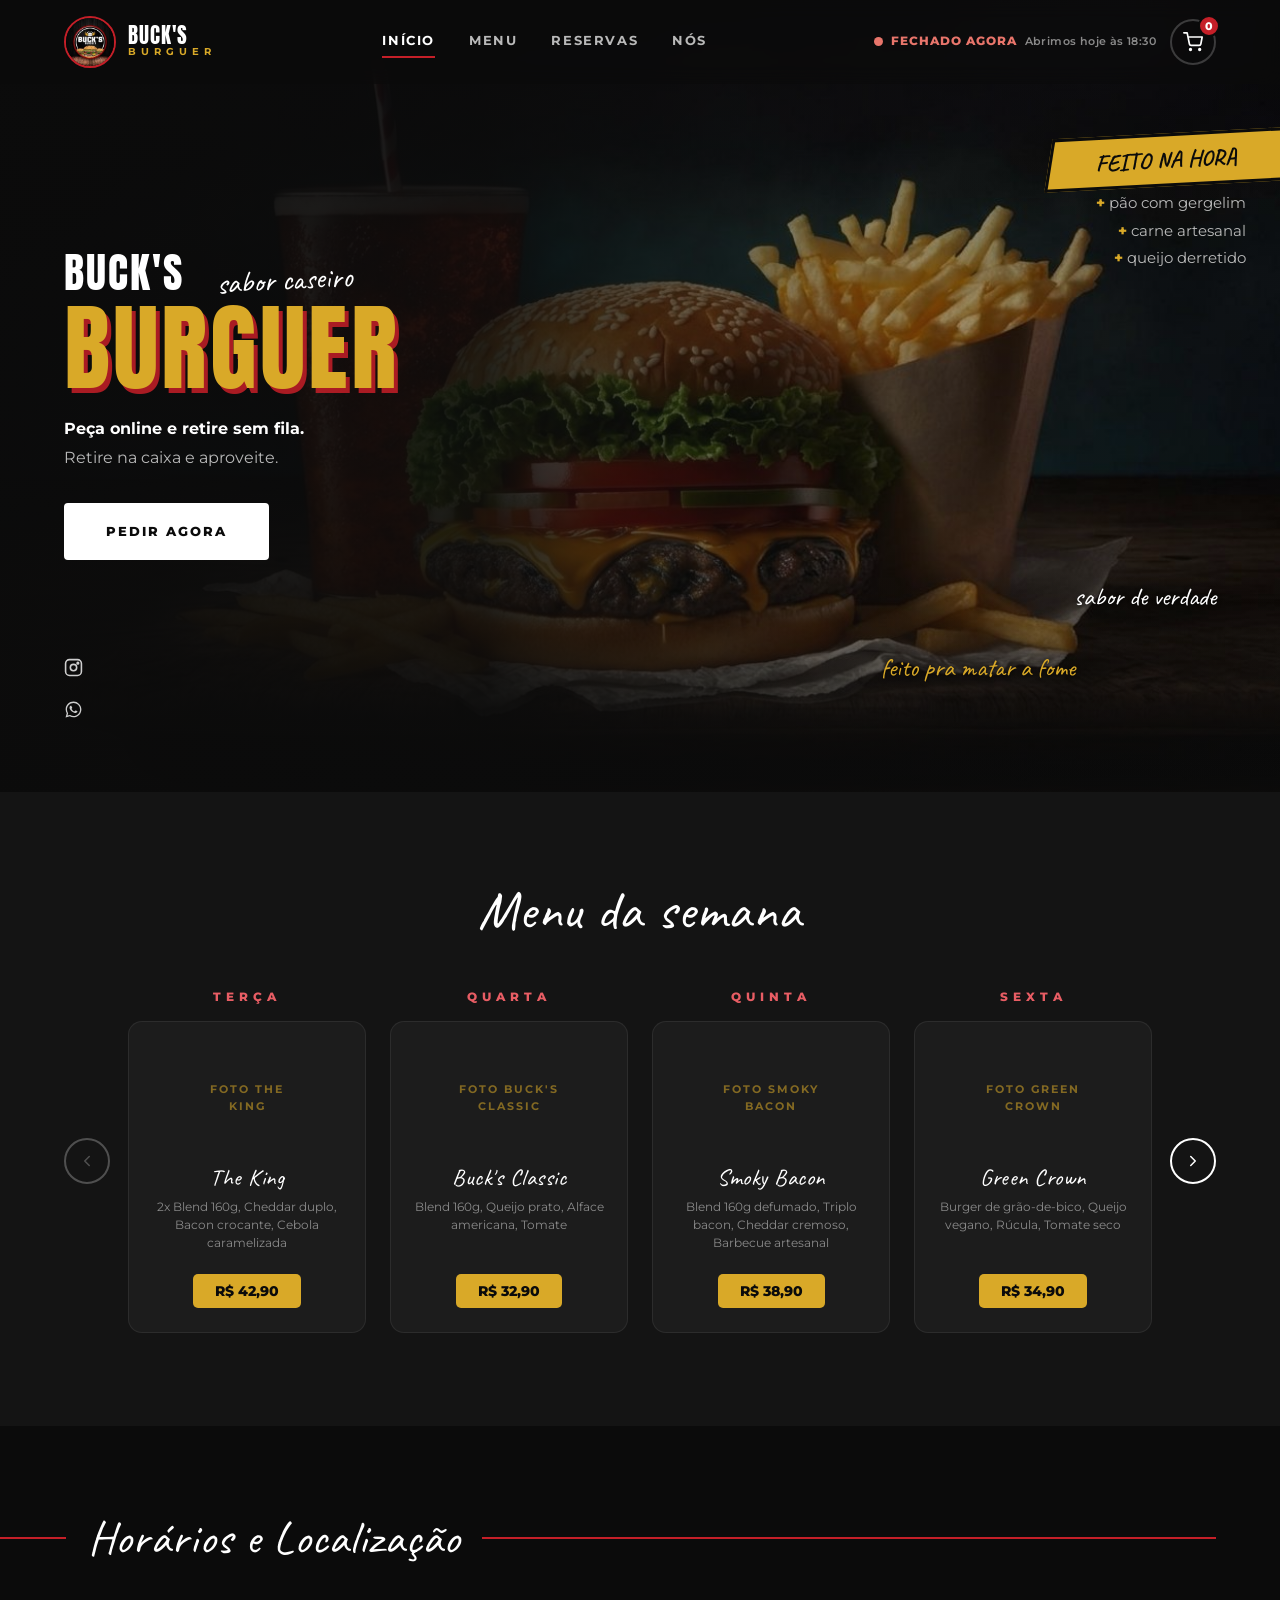
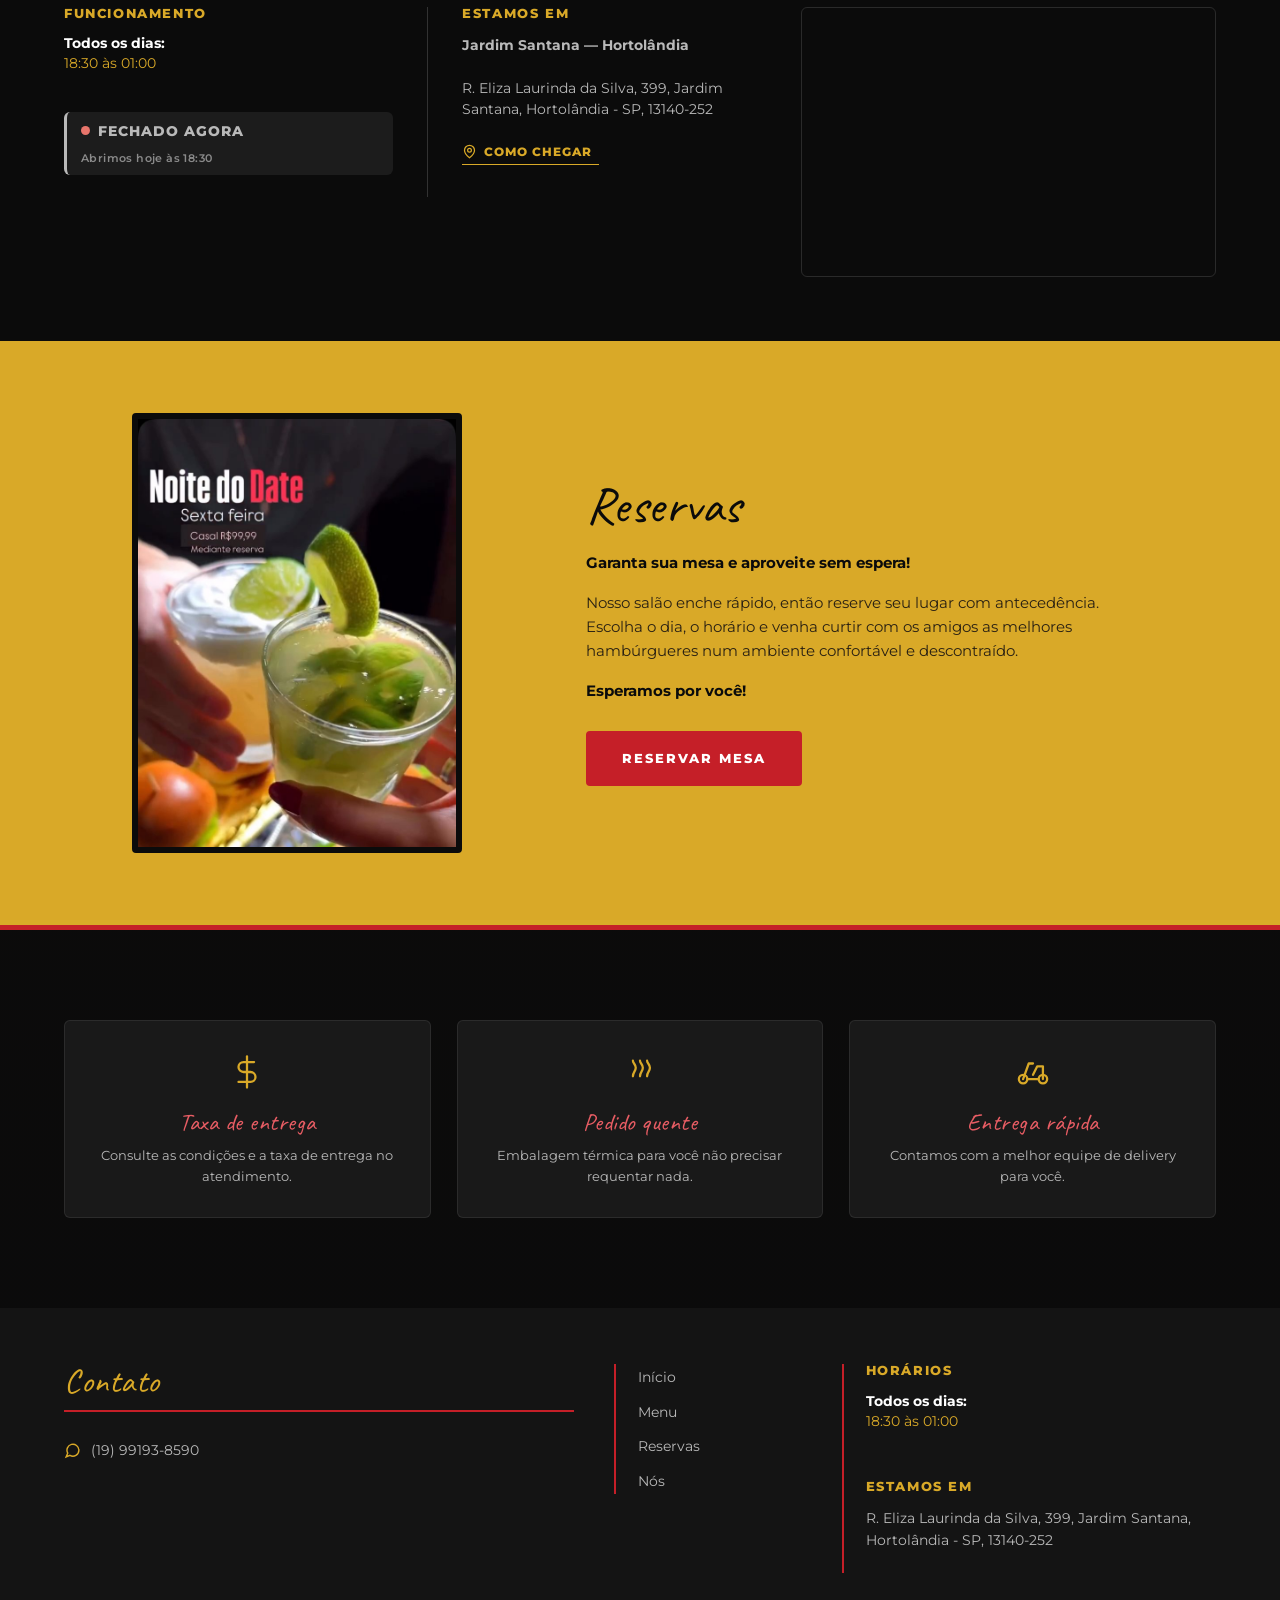
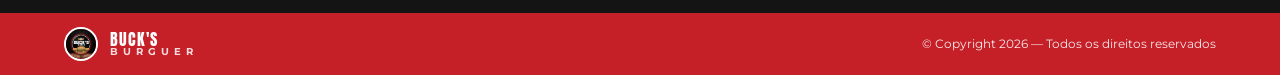
==== public/index.html @ 2bfcd89e "Move o site para public/ — pasta publicada sem .git A tentativa anterior, com .assetsignore filtrand" ====
<!DOCTYPE html>
<html lang="pt-BR">
<head>
<meta charset="UTF-8">
<meta name="viewport" content="width=device-width, initial-scale=1">

<title>Buck's Burguer — Hamburgueria artesanal</title>
<meta name="description" content="Hamburgueria artesanal Buck's Burguer. Blend próprio, pão brioche e ingredientes selecionados. Peça pelo site e receba em casa ou retire no balcão.">

<!-- ================= COMPARTILHAMENTO =================
     Open Graph e Twitter Card.

     PENDENTE — preencher em js/config.js e depois refletir aqui:
       1) BUSINESS_CONFIG.siteUrl    -> habilita <link rel="canonical">
                                        e <meta property="og:url">
       2) BUSINESS_CONFIG.socialImage -> habilita <meta property="og:image">
                                        (1200x630 px)

     As linhas abaixo estão comentadas de propósito: apontar para um
     domínio ou imagem que não existe quebra o preview no WhatsApp.
     Troque SEU-DOMINIO pelo domínio real e descomente.

     <link rel="canonical" href="https://SEU-DOMINIO/{pagina}">
     <meta property="og:url" content="https://SEU-DOMINIO/{pagina}">
     <meta property="og:image" content="https://SEU-DOMINIO/assets/images/og-capa.jpg">
     <meta property="og:image:width" content="1200">
     <meta property="og:image:height" content="630">
     <meta name="twitter:image" content="https://SEU-DOMINIO/assets/images/og-capa.jpg">
     ==================================================== -->
<meta property="og:site_name" content="Buck's Burguer">
<meta property="og:locale" content="pt_BR">
<meta property="og:type" content="website">
<meta property="og:title" content="Buck's Burguer — Hamburgueria artesanal">
<meta property="og:description" content="Hamburgueria artesanal Buck's Burguer. Blend próprio, pão brioche e ingredientes selecionados. Peça pelo site e receba em casa ou retire no balcão.">
<meta name="twitter:card" content="summary_large_image">
<meta name="twitter:title" content="Buck's Burguer — Hamburgueria artesanal">
<meta name="twitter:description" content="Hamburgueria artesanal Buck's Burguer. Blend próprio, pão brioche e ingredientes selecionados. Peça pelo site e receba em casa ou retire no balcão.">
<meta name="theme-color" content="#0B0B0B">

<link rel="icon" href="assets/images/logo.jpg">

<!-- Fontes: preconnect + link no head carrega antes do CSS terminar -->
<link rel="preconnect" href="https://fonts.googleapis.com">
<link rel="preconnect" href="https://fonts.gstatic.com" crossorigin>
<link rel="stylesheet" href="https://fonts.googleapis.com/css2?family=Anton&family=Caveat:wght@500;700&family=Montserrat:wght@400;500;600;700;800&display=swap">

<link rel="stylesheet" href="css/global.css?v=7">
<link rel="stylesheet" href="css/components.css?v=7">
<link rel="stylesheet" href="css/responsive.css?v=7">
</head>
<body>

<a class="pular-para-conteudo" href="#conteudo">Pular para o conteúdo</a>

<!-- ============ HEADER ============ -->
<header class="header">
  <div class="container header__inner">
    <a class="logo" href="index.html">
      <img class="logo__marca" src="assets/images/logo.jpg" alt="Buck's Burguer" width="52" height="52" decoding="async">
      <span class="logo__texto">
        <span class="logo__nome">BUCK'S</span>
        <span class="logo__sub">Burguer</span>
      </span>
    </a>

    <nav class="nav" id="nav" aria-label="Menu principal">
      <a class="nav__link" href="index.html">Início</a>
      <a class="nav__link" href="cardapio.html">Menu</a>
      <a class="nav__link" href="index.html#reservas">Reservas</a>
      <a class="nav__link" href="contato.html">Nós</a>
    </nav>

    <div class="header__acoes">
      <p class="status-loja" data-status-loja></p>

      <button class="carrinho-btn" id="carrinhoAbrir" type="button" aria-label="Abrir carrinho">
        <svg width="20" height="20" viewBox="0 0 24 24" fill="none" stroke="currentColor" stroke-width="2" stroke-linecap="round" stroke-linejoin="round" aria-hidden="true"><circle cx="9" cy="21" r="1"/><circle cx="20" cy="21" r="1"/><path d="M1 1h4l2.7 13.4a2 2 0 0 0 2 1.6h9.7a2 2 0 0 0 2-1.6L23 6H6"/></svg>
        <span class="carrinho-btn__contador" id="carrinhoContador" hidden>0</span>
      </button>

      <button class="menu-toggle" type="button" aria-label="Abrir menu" aria-expanded="false" aria-controls="nav">
        <span></span><span></span><span></span>
      </button>
    </div>
  </div>
</header>

<main id="conteudo">

<!-- ============ HERO ============ -->
<section class="hero-v2">
  <!-- Banner do hero. alt vazio porque é imagem decorativa: o texto ao
       lado já diz tudo, e um alt aqui só repetiria a leitura.
       fetchpriority="high" porque é o maior elemento da primeira tela. -->
  <img class="hero-v2__foto"
       src="assets/images/hero-banner.jpg"
       alt="" width="1376" height="768"
       fetchpriority="high" decoding="async">
  <div class="hero-v2__veu" aria-hidden="true"></div>

  <p class="fita"><span>FEITO NA HORA</span></p>
  <div class="fita__lista">
    <span>pão com gergelim</span>
    <span>carne artesanal</span>
    <span>queijo derretido</span>
  </div>

  <span class="hero-v2__nota hero-v2__nota--1">sabor de verdade</span>
  <span class="hero-v2__nota hero-v2__nota--2">feito pra matar a fome</span>

  <div class="social-rail">
    <a href="#" data-social="instagram" aria-label="Instagram da Buck's Burguer"><svg width="19" height="19" viewBox="0 0 24 24" fill="none" stroke="currentColor" stroke-width="2" aria-hidden="true"><rect x="2" y="2" width="20" height="20" rx="5"/><circle cx="12" cy="12" r="4"/><circle cx="17.5" cy="6.5" r="1"/></svg></a>
    <a href="#" data-social="whatsapp" aria-label="WhatsApp da Buck's Burguer"><svg width="19" height="19" viewBox="0 0 24 24" fill="currentColor" aria-hidden="true"><path d="M12.04 2C6.58 2 2.13 6.45 2.13 11.91c0 1.75.46 3.45 1.32 4.95L2 22l5.25-1.38a9.9 9.9 0 0 0 4.79 1.22h.01c5.46 0 9.91-4.45 9.91-9.91 0-2.65-1.03-5.14-2.9-7.01A9.82 9.82 0 0 0 12.04 2zm0 18.15h-.01a8.2 8.2 0 0 1-4.19-1.15l-.3-.18-3.12.82.83-3.04-.2-.31a8.2 8.2 0 0 1-1.26-4.38c0-4.54 3.7-8.23 8.25-8.23a8.2 8.2 0 0 1 5.82 2.42 8.17 8.17 0 0 1 2.41 5.82c0 4.54-3.7 8.23-8.23 8.23zm4.52-6.16c-.25-.12-1.47-.72-1.69-.81-.23-.08-.39-.12-.56.13-.16.24-.64.8-.78.97-.15.16-.29.18-.53.06-.25-.12-1.05-.39-1.99-1.23-.74-.66-1.23-1.47-1.38-1.72-.14-.25-.01-.38.11-.5.11-.11.25-.29.37-.43.12-.15.16-.25.25-.41.08-.17.04-.31-.02-.43-.06-.12-.56-1.34-.76-1.84-.2-.48-.4-.42-.56-.43h-.48c-.16 0-.43.06-.65.31-.22.25-.85.84-.85 2.03 0 1.2.87 2.35.99 2.51.12.16 1.71 2.61 4.15 3.66.58.25 1.03.4 1.38.51.58.19 1.11.16 1.53.1.47-.07 1.44-.59 1.64-1.16.2-.57.2-1.05.14-1.16-.06-.1-.22-.16-.47-.28z"/></svg></a>
  </div>

  <div class="container">
    <div class="hero-v2__inner">
      <div>
        <h1 class="hero-v2__h1">
          <span class="hero-v2__marca">BUCK'S <span class="hero-v2__script">sabor caseiro</span></span>
          <span class="hero-v2__titulo">BURGUER</span>
        </h1>
        <p class="hero-v2__linhas">
          <strong>Peça online e retire sem fila.</strong><br>
          Retire na caixa e aproveite.
        </p>
        <a class="btn btn--claro" href="cardapio.html">Pedir agora</a>
      </div>

    </div>
  </div>
</section>

<!-- ============ MENU DA SEMANA ============ -->
<section class="semana" aria-labelledby="tituloSemana">
  <div class="container">
    <h2 class="semana__titulo" id="tituloSemana">Menu da semana</h2>

    <div class="carrossel">
      <button class="carrossel__seta" type="button" data-carrossel="anterior" aria-label="Ver itens anteriores">
        <svg width="18" height="18" viewBox="0 0 24 24" fill="none" stroke="currentColor" stroke-width="2" stroke-linecap="round" stroke-linejoin="round" aria-hidden="true"><path d="m15 18-6-6 6-6"/></svg>
      </button>

      <div class="carrossel__trilho" id="trilhoSemana"></div>

      <button class="carrossel__seta" type="button" data-carrossel="proximo" aria-label="Ver próximos itens">
        <svg width="18" height="18" viewBox="0 0 24 24" fill="none" stroke="currentColor" stroke-width="2" stroke-linecap="round" stroke-linejoin="round" aria-hidden="true"><path d="m9 18 6-6-6-6"/></svg>
      </button>
    </div>
  </div>
</section>

<!-- ============ HORÁRIOS E LOCALIZAÇÃO ============ -->
<section class="horarios-sec" aria-labelledby="tituloHorarios">
  <div class="container">
    <div class="titulo-risco revelar">
      <h2 id="tituloHorarios">Horários e Localização</h2>
    </div>

    <div class="horarios-grade revelar">
      <div class="horarios-cols">
        <div class="bloco-info">
          <h3>Funcionamento</h3>
          <!-- Preenchido por js/main.js a partir de BUSINESS_CONFIG.businessHours -->
          <div data-horarios></div>
          <p class="status-loja status-loja--bloco" data-status-loja></p>
        </div>

        <div class="bloco-info bloco-info--divisor" data-some-sem-endereco>
          <h3>Estamos em</h3>
          <p class="endereco-bairro" data-endereco-bairro></p>
          <p class="endereco-linha" data-endereco></p>
          <a class="endereco-rota" data-mapa-link target="_blank" rel="noopener">
            <svg width="15" height="15" viewBox="0 0 24 24" fill="none" stroke="currentColor" stroke-width="2" stroke-linecap="round" stroke-linejoin="round" aria-hidden="true"><path d="M20 10c0 6-8 12-8 12s-8-6-8-12a8 8 0 0 1 16 0z"/><circle cx="12" cy="10" r="3"/></svg>
            Como chegar<span class="sr-only"> (abre em nova aba)</span>
          </a>
        </div>
      </div>

      <!-- Começa oculto: só aparece quando o JS confirma que há URL
           válida. Sem isso, um JS que falhe deixaria uma moldura vazia. -->
      <figure class="mapa-card" data-some-sem-endereco hidden>
        <!-- O src é montado por js/main.js a partir do endereço da config,
             para não existir endereço escrito em dois lugares. -->
        <iframe data-mapa-embed title="Mapa da Buck's Burguer"
                loading="lazy" referrerpolicy="no-referrer-when-downgrade"></iframe>
      </figure>
    </div>
  </div>
</section>

<!-- ============ RESERVAS ============ -->
<section class="reservas" id="reservas" aria-labelledby="tituloReservas">
  <div class="container reservas__inner">
    <div class="colagem">
      <!-- Cartaz da promoção. O texto está dentro da imagem, por isso
           o alt descreve a oferta por inteiro para leitores de tela.
           Para trocar a promoção é preciso trocar a imagem. -->
      <img class="colagem__cartaz"
           src="assets/images/noitedoDate.jpg"
           alt="Noite do Date, toda sexta-feira. Casal por R$ 99,99, mediante reserva."
           width="720" height="1280" loading="lazy" decoding="async">
    </div>

    <div class="reservas__texto">
      <h2 id="tituloReservas">Reservas</h2>
      <p><strong>Garanta sua mesa e aproveite sem espera!</strong></p>
      <p>
        Nosso salão enche rápido, então reserve seu lugar com antecedência.
        Escolha o dia, o horário e venha curtir com os amigos as melhores
        hambúrgueres num ambiente confortável e descontraído.
      </p>
      <p><strong>Esperamos por você!</strong></p>
      <a class="btn btn--primario" href="contato.html">Reservar mesa</a>
    </div>
  </div>
</section>

<!-- ============ DELIVERY ============ -->
<section class="delivery" aria-labelledby="tituloDelivery">
  <!-- IMAGEM DE FUNDO: parede de tijolo -> assets/images/hero-tijolo.jpg -->
  <div class="ph delivery__fundo ph--sem-borda"></div>

  <h2 class="sr-only" id="tituloDelivery">Nosso delivery</h2>

  <div class="container delivery__grade">
    <div class="vantagem revelar">
      <div class="vantagem__icone" aria-hidden="true">
        <svg width="34" height="34" viewBox="0 0 24 24" fill="none" stroke="currentColor" stroke-width="1.6" stroke-linecap="round"><path d="M12 1v22"/><path d="M17 5H9.5a3.5 3.5 0 0 0 0 7h5a3.5 3.5 0 0 1 0 7H6"/></svg>
      </div>
      <h3>Taxa de entrega</h3>
      <!-- Texto definido por js/main.js: só promete frete grátis
           quando as regras existirem em BUSINESS_CONFIG.delivery -->
      <p data-entrega-aviso></p>
    </div>

    <div class="vantagem revelar">
      <div class="vantagem__icone" aria-hidden="true">
        <svg width="34" height="34" viewBox="0 0 24 24" fill="none" stroke="currentColor" stroke-width="1.6" stroke-linecap="round"><path d="M7 15c0-3 2-3.5 2-6S7 6 7 4"/><path d="M12 15c0-3 2-3.5 2-6s-2-3-2-5"/><path d="M17 15c0-3 2-3.5 2-6s-2-3-2-5"/></svg>
      </div>
      <h3>Pedido quente</h3>
      <p>Embalagem térmica para você não precisar requentar nada.</p>
    </div>

    <div class="vantagem revelar">
      <div class="vantagem__icone" aria-hidden="true">
        <svg width="34" height="34" viewBox="0 0 24 24" fill="none" stroke="currentColor" stroke-width="1.6" stroke-linecap="round" stroke-linejoin="round"><circle cx="5" cy="17" r="3"/><circle cx="19" cy="17" r="3"/><path d="M8 17h8"/><path d="M19 17V8h-4l-3 6"/><path d="M5 17 9 6h3"/></svg>
      </div>
      <h3>Entrega rápida</h3>
      <p>Contamos com a melhor equipe de delivery para você.</p>
    </div>
  </div>
</section>
</main>

<!-- ============ RODAPÉ ============ -->
<footer class="footer-v2">
  <div class="container">
    <div class="footer-v2__grade">

      <div>
        <h2 class="footer-v2__titulo">Contato</h2>
        <!-- Preenchido por js/main.js a partir de js/config.js.
             Dado não confirmado não vira link. -->
        <div class="footer-v2__contatos" data-contatos></div>
      </div>

      <nav class="footer-v2__links" aria-label="Links do rodapé">
        <ul>
          <li><a href="index.html">Início</a></li>
          <li><a href="cardapio.html">Menu</a></li>
          <li><a href="index.html#reservas">Reservas</a></li>
          <li><a href="contato.html">Nós</a></li>
        </ul>
      </nav>

      <div class="footer-v2__info">
        <div class="bloco-info">
          <h3>Horários</h3>
          <div data-horarios></div>
        </div>
        <div class="bloco-info" data-some-sem-endereco>
          <h3>Estamos em</h3>
          <p data-endereco></p>
        </div>
      </div>
    </div>
  </div>

  <div class="footer-v2__base">
    <div class="container footer-v2__base-inner">
      <a class="logo" href="index.html">
        <img class="logo__marca" src="assets/images/logo.jpg" alt="Buck's Burguer" width="52" height="52" decoding="async">
        <span class="logo__texto">
          <span class="logo__nome">BUCK'S</span>
          <span class="logo__sub">Burguer</span>
        </span>
      </a>
      <p>© Copyright <span data-ano>2026</span> — Todos os direitos reservados</p>
    </div>
  </div>
</footer>

<!-- ============ CARRINHO ============ -->
<div class="overlay" id="overlay"></div>
<aside class="carrinho" id="carrinhoDrawer" aria-label="Carrinho de compras">
  <div class="carrinho__topo">
    <h2>Seu pedido</h2>
    <button class="carrinho__fechar" id="carrinhoFechar" type="button" aria-label="Fechar carrinho">×</button>
  </div>

  <div class="carrinho__lista" id="carrinhoLista"></div>

  <div class="carrinho__rodape">
    <div class="resumo" id="carrinhoResumo"></div>
    <p class="carrinho__aviso" id="carrinhoAviso" role="status" hidden></p>
    <button class="btn btn--primario btn--bloco" id="carrinhoFinalizar" type="button">
      Finalizar pedido
    </button>
    <button class="carrinho__limpar" id="carrinhoLimpar" type="button">
      Esvaziar carrinho
    </button>

  </div>
</aside>

<!-- Ordem obrigatória: config -> regras -> componentes -> telas -->
<script src="js/config.js?v=7"></script>
<script src="js/loja.js?v=7"></script>
<script src="js/modal.js?v=7"></script>
<script src="js/carrinho.js?v=7"></script>
<script src="js/checkout.js?v=7"></script>
<script src="js/cardapio.js?v=7"></script>
<script src="js/main.js?v=7"></script>
</body>
</html>
---- public/css/global.css ----
/* ============================================
   BUCK'S BURGUER — GLOBAL
   Base, tokens, tipografia e utilitários
   ============================================ */

@import url('https://fonts.googleapis.com/css2?family=Anton&family=Caveat:wght@500;700&family=Montserrat:wght@400;500;600;700;800;900&display=swap');

:root {
  /* Paleta da marca */
  --preto:        #0B0B0B;
  --preto-2:      #141414;
  --preto-3:      #1C1C1C;
  --vermelho:     #C51F28;   /* fundos, botões, bordas, badges */
  /* Vermelho só para TEXTO sobre fundo escuro. O #C51F28 dá apenas
     2,92:1 sobre #1C1C1C, abaixo do mínimo AA de 4,5:1.
     Este tom dá 5,02:1 e mantém a leitura da marca. */
  --vermelho-texto: #E85D64;
  --vermelho-esc: #8E141B;
  --branco:       #FFFFFF;
  --dourado:      #D9A928;
  --dourado-esc:  #A67F17;
  --verde:        #567B32;
  --marrom:       #713A22;

  /* Texto */
  --texto:        #F2F2F2;
  --texto-suave:  #B9B9B9;
  --texto-fraco:  #8A8A8A;   /* 4,94:1 sobre #1C1C1C (o antigo #7E7E7E dava 4,20:1) */

  /* Tipografia */
  --fonte-titulo: 'Anton', 'Arial Black', sans-serif;
  --fonte-texto:  'Montserrat', system-ui, sans-serif;
  --fonte-script: 'Caveat', 'Segoe Script', cursive;

  /* Layout */
  --container:    1200px;
  --gutter:       24px;   /* recuo lateral do .container e do trilho social */
  --radius:       10px;
  --radius-sm:    6px;
  --header-h:     84px;

  /* Efeitos */
  --transicao:    .2s ease;
}

*, *::before, *::after { box-sizing: border-box; }

html { scroll-behavior: smooth; }

body {
  margin: 0;
  background: var(--preto);
  color: var(--texto);
  font-family: var(--fonte-texto);
  font-size: 16px;
  line-height: 1.6;
  -webkit-font-smoothing: antialiased;
  overflow-x: hidden;
}

img { max-width: 100%; display: block; }
a { color: inherit; text-decoration: none; }
button { font-family: inherit; cursor: pointer; }
ul { list-style: none; margin: 0; padding: 0; }

h1, h2, h3, h4 {
  font-family: var(--fonte-titulo);
  font-weight: 400;
  letter-spacing: .5px;
  text-transform: uppercase;
  margin: 0 0 .5em;
  line-height: 1.05;
}

h1 { font-size: clamp(2.6rem, 6vw, 4.6rem); }
h2 { font-size: clamp(2rem, 4.2vw, 3.2rem); }
h3 { font-size: clamp(1.2rem, 2vw, 1.6rem); }

p { margin: 0 0 1rem; }

/* ---------- Layout ---------- */
.container {
  width: 100%;
  max-width: var(--container);
  margin-inline: auto;
  padding-inline: var(--gutter);
}

.secao { padding: 96px 0; position: relative; }
.secao--escura { background: var(--preto-2); }
.secao--vermelha { background: var(--vermelho); }

/* ---------- Títulos de seção ---------- */
.titulo-secao {
  text-align: center;
  margin-bottom: 56px;
}
.titulo-secao .selo {
  display: inline-block;
  font-family: var(--fonte-texto);
  font-weight: 800;
  font-size: .78rem;
  letter-spacing: 4px;
  text-transform: uppercase;
  color: var(--dourado);
  margin-bottom: 12px;
}
.titulo-secao h2 { margin-bottom: .3em; }
.titulo-secao h2 em {
  font-style: normal;
  color: var(--vermelho);
}
.titulo-secao p {
  color: var(--texto-suave);
  max-width: 560px;
  margin-inline: auto;
}
.titulo-secao::after {
  content: '';
  display: block;
  width: 72px;
  height: 4px;
  margin: 22px auto 0;
  background: var(--vermelho);
  border-radius: 2px;
}

/* ---------- Utilitários ---------- */
.texto-dourado { color: var(--dourado); }
.texto-vermelho { color: var(--vermelho); }
.centro { text-align: center; }
.sr-only {
  position: absolute; width: 1px; height: 1px;
  padding: 0; margin: -1px; overflow: hidden;
  clip: rect(0 0 0 0); white-space: nowrap; border: 0;
}

/* ---------- Texturas de fundo ---------- */
.fundo-tijolo {
  background-color: var(--preto);
  background-image:
    linear-gradient(rgba(11,11,11,.86), rgba(11,11,11,.94)),
    var(--img-tijolo, none);
  background-size: cover;
  background-position: center;
}

/* ---------- Animação de entrada ---------- */
.revelar {
  opacity: 0;
  transform: translateY(28px);
  transition: opacity .7s ease, transform .7s ease;
}
.revelar.visivel {
  opacity: 1;
  transform: none;
}

@media (prefers-reduced-motion: reduce) {
  *, *::before, *::after {
    animation-duration: .01ms !important;
    transition-duration: .01ms !important;
    scroll-behavior: auto !important;
  }
}

/* ---------- Scrollbar ---------- */
::-webkit-scrollbar { width: 10px; }
::-webkit-scrollbar-track { background: var(--preto-2); }
::-webkit-scrollbar-thumb { background: var(--vermelho-esc); border-radius: 5px; }
::-webkit-scrollbar-thumb:hover { background: var(--vermelho); }

::selection { background: var(--vermelho); color: var(--branco); }
---- public/css/components.css ----
/* ============================================
   BUCK'S BURGUER — COMPONENTES
   ============================================ */

/* ============ PLACEHOLDER DE IMAGEM ============
   Usado em todo lugar que receberá foto depois.
   Basta trocar a <div class="ph"> por uma <img>
   ou definir: style="background-image:url(...)"
   ================================================ */
.ph {
  position: relative;
  width: 100%;
  height: 100%;
  min-height: 180px;
  background-color: var(--preto-3);
  background-size: cover;
  background-position: center;
  background-repeat: no-repeat;
  border: 1px dashed rgba(217,169,40,.35);
  border-radius: var(--radius);
  display: grid;
  place-items: center;
  overflow: hidden;
}
.ph::before {
  content: attr(data-label);
  font-family: var(--fonte-texto);
  font-size: .7rem;
  font-weight: 700;
  letter-spacing: 2px;
  text-transform: uppercase;
  color: rgba(217,169,40,.55);
  text-align: center;
  padding: 10px;
  line-height: 1.5;
}
/* Quando a imagem for inserida via style, escondemos o rótulo */
.ph[style*="url"]::before { content: ''; }
.ph--sem-borda { border: none; }

/* ================= BOTÕES ================= */
.btn {
  display: inline-flex;
  align-items: center;
  justify-content: center;
  gap: 10px;
  padding: 15px 34px;
  font-family: var(--fonte-texto);
  font-weight: 800;
  font-size: .82rem;
  letter-spacing: 2px;
  text-transform: uppercase;
  border: 2px solid transparent;
  border-radius: 4px;
  transition: var(--transicao);
  white-space: nowrap;
}
.btn--primario {
  background: var(--vermelho);
  color: var(--branco);
  border-color: var(--vermelho);
}
.btn--primario:hover {
  background: var(--vermelho-esc);
  border-color: var(--vermelho-esc);
}
.btn--fantasma {
  background: transparent;
  color: var(--branco);
  border-color: rgba(255,255,255,.35);
}
.btn--fantasma:hover {
  border-color: var(--dourado);
  color: var(--dourado);
}
.btn--bloco { width: 100%; }

/* ================= HEADER ================= */
.header {
  position: fixed;
  inset: 0 0 auto 0;
  z-index: 100;
  height: var(--header-h);
  display: flex;
  align-items: center;
  background: rgba(11,11,11,.55);
  backdrop-filter: blur(10px);
  border-bottom: 1px solid transparent;
  transition: var(--transicao);
}
.header.rolado {
  height: 68px;
  background: rgba(11,11,11,.97);
  border-bottom-color: var(--vermelho);
}
.header__inner {
  display: flex;
  align-items: center;
  justify-content: space-between;
  gap: 24px;
  width: 100%;
}

/* Logo */
.logo { display: flex; align-items: center; gap: 12px; }
.logo__marca {
  width: 52px; height: 52px;
  flex: none;
  object-fit: cover;          /* recorta o selo circular da foto */
  border: 2px solid var(--vermelho);
  border-radius: 50%;
  background: var(--preto);
  transition: var(--transicao);
}
.logo:hover .logo__marca { border-color: var(--dourado); }
.logo__texto {
  display: flex; flex-direction: column; line-height: 1;
}
.logo__nome {
  font-family: var(--fonte-titulo);
  font-size: 1.3rem;
  color: var(--branco);
  letter-spacing: 1px;
}
.logo__sub {
  font-size: .6rem;
  font-weight: 700;
  letter-spacing: 5px;
  color: var(--dourado);
  text-transform: uppercase;
}

/* Navegação */
.nav { display: flex; align-items: center; gap: 34px; }
.nav__link {
  position: relative;
  font-size: .8rem;
  font-weight: 700;
  letter-spacing: 1.6px;
  text-transform: uppercase;
  color: var(--texto-suave);
  padding: 6px 0;
  transition: var(--transicao);
}
.nav__link::after {
  content: '';
  position: absolute;
  left: 0; bottom: 0;
  width: 0; height: 2px;
  background: var(--vermelho);
  transition: width .25s ease;
}
.nav__link:hover, .nav__link.ativo { color: var(--branco); }
.nav__link:hover::after, .nav__link.ativo::after { width: 100%; }

.header__acoes { display: flex; align-items: center; gap: 14px; }

/* Botão do carrinho */
.carrinho-btn {
  position: relative;
  width: 46px; height: 46px;
  display: grid; place-items: center;
  background: transparent;
  border: 2px solid rgba(255,255,255,.2);
  border-radius: 50%;
  color: var(--branco);
  transition: var(--transicao);
}
.carrinho-btn:hover { border-color: var(--dourado); color: var(--dourado); }
.carrinho-btn__contador {
  position: absolute;
  top: -6px; right: -6px;
  min-width: 22px; height: 22px;
  padding: 0 5px;
  display: grid; place-items: center;
  background: var(--vermelho);
  color: var(--branco);
  font-size: .68rem;
  font-weight: 800;
  border-radius: 11px;
  border: 2px solid var(--preto);
}

/* Menu hambúrguer */
.menu-toggle {
  display: none;
  width: 44px; height: 44px;
  background: none;
  border: 0;
  padding: 0;
  position: relative;
}
.menu-toggle span {
  position: absolute;
  left: 10px;
  width: 24px; height: 2px;
  background: var(--branco);
  transition: var(--transicao);
}
.menu-toggle span:nth-child(1) { top: 15px; }
.menu-toggle span:nth-child(2) { top: 21px; }
.menu-toggle span:nth-child(3) { top: 27px; }
.menu-toggle.aberto span:nth-child(1) { top: 21px; transform: rotate(45deg); }
.menu-toggle.aberto span:nth-child(2) { opacity: 0; }
.menu-toggle.aberto span:nth-child(3) { top: 21px; transform: rotate(-45deg); }

/* ================= HERO ================= */
.hero {
  position: relative;
  min-height: 100vh;
  display: flex;
  align-items: center;
  padding-top: var(--header-h);
  overflow: hidden;
}
.hero h1 { margin-bottom: 20px; }
.hero h1 span { display: block; color: var(--vermelho); }
.hero h1 .fino {
  display: block;
  font-family: var(--fonte-texto);
  font-weight: 500;
  font-size: .3em;
  letter-spacing: 8px;
  color: var(--texto-suave);
  margin-bottom: 10px;
}
.hero__midia .ph { aspect-ratio: 1/1; min-height: 380px; border-radius: 50%; }

/* ================= FAIXA CORRIDA ================= */
.faixa {
  background: var(--vermelho);
  padding: 16px 0;
  overflow: hidden;
  border-block: 3px solid var(--preto);
}
.faixa__trilho {
  display: flex;
  gap: 48px;
  width: max-content;
  animation: correr 28s linear infinite;
}
.faixa__item {
  display: flex;
  align-items: center;
  gap: 48px;
  font-family: var(--fonte-titulo);
  font-size: 1.1rem;
  letter-spacing: 3px;
  color: var(--branco);
  white-space: nowrap;
}
.faixa__item::after {
  content: '★';
  color: var(--dourado);
  font-size: .9rem;
}
@keyframes correr {
  from { transform: translateX(0); }
  to   { transform: translateX(-50%); }
}

/* ================= CARD DE PRODUTO ================= */
.grade-produtos {
  display: grid;
  grid-template-columns: repeat(auto-fill, minmax(280px, 1fr));
  gap: 28px;
}
.card {
  position: relative;
  display: flex;
  flex-direction: column;
  background: var(--preto-3);
  border: 1px solid rgba(255,255,255,.07);
  border-radius: var(--radius);
  overflow: hidden;
  transition: var(--transicao);
}
.card:hover {
  border-color: var(--vermelho);
}
.card__midia {
  position: relative;
  aspect-ratio: 4/3;
}
.card__midia .ph {
  border: none;
  border-radius: 0;
  min-height: 0;
}
.card__tag {
  position: absolute;
  top: 14px; left: 14px;
  z-index: 2;
  padding: 6px 13px;
  background: var(--vermelho);
  color: var(--branco);
  font-size: .62rem;
  font-weight: 800;
  letter-spacing: 1.6px;
  text-transform: uppercase;
  border-radius: 3px;
}
.card__tag--dourado { background: var(--dourado); color: var(--preto); }
.card__tag--verde { background: var(--verde); }
.card__corpo {
  display: flex;
  flex-direction: column;
  flex: 1;
  padding: 22px;
}
.card__titulo {
  font-family: var(--fonte-titulo);
  font-size: 1.32rem;
  text-transform: uppercase;
  margin-bottom: 8px;
  color: var(--branco);
}
.card__desc {
  font-size: .87rem;
  color: var(--texto-suave);
  flex: 1;
  margin-bottom: 18px;
}
.card__rodape {
  display: flex;
  align-items: center;
  justify-content: space-between;
  gap: 12px;
  padding-top: 16px;
  border-top: 1px solid rgba(255,255,255,.08);
}
.card__preco {
  font-family: var(--fonte-titulo);
  font-size: 1.5rem;
  color: var(--dourado);
}
.card__preco small {
  font-family: var(--fonte-texto);
  font-size: .7rem;
  font-weight: 700;
  color: var(--texto-fraco);
}
.card__add {
  width: 44px; height: 44px;
  flex: none;
  display: grid; place-items: center;
  background: var(--vermelho);
  color: var(--branco);
  border: 0;
  border-radius: 50%;
  font-size: 1.3rem;
  line-height: 1;
  transition: var(--transicao);
}
.card__add:hover { background: var(--dourado); color: var(--preto); }

/* ================= FILTROS ================= */
.filtros {
  display: flex;
  flex-wrap: wrap;
  justify-content: center;
  gap: 12px;
  margin-bottom: 48px;
}
.filtro {
  padding: 11px 26px;
  background: transparent;
  color: var(--texto-suave);
  border: 1px solid rgba(255,255,255,.18);
  border-radius: 40px;
  font-size: .76rem;
  font-weight: 700;
  letter-spacing: 1.6px;
  text-transform: uppercase;
  transition: var(--transicao);
}
.filtro:hover { color: var(--branco); border-color: var(--dourado); }
.filtro.ativo {
  background: var(--vermelho);
  border-color: var(--vermelho);
  color: var(--branco);
}

/* Busca */
.busca {
  position: relative;
  max-width: 420px;
  margin: 0 auto 32px;
}
.busca input {
  width: 100%;
  padding: 15px 20px 15px 50px;
  background: var(--preto-3);
  border: 1px solid rgba(255,255,255,.12);
  border-radius: 40px;
  color: var(--texto);
  font-family: inherit;
  font-size: .9rem;
}
.busca input:focus {
  outline: none;
  border-color: var(--vermelho);
}
.busca input::placeholder { color: var(--texto-fraco); }
.busca svg {
  position: absolute;
  left: 20px; top: 50%;
  transform: translateY(-50%);
  color: var(--texto-fraco);
}

/* ================= SOBRE / GALERIA ================= */
.sobre {
  display: grid;
  grid-template-columns: 1fr 1fr;
  gap: 64px;
  align-items: center;
}
.sobre__galeria .ph:first-child { grid-row: span 2; }
.footer .logo { margin-bottom: 18px; }

/* ================= CARRINHO (drawer) ================= */
.overlay {
  position: fixed; inset: 0;
  z-index: 190;
  background: rgba(0,0,0,.7);
  backdrop-filter: blur(3px);
  opacity: 0; visibility: hidden;
  transition: var(--transicao);
}
.overlay.ativo { opacity: 1; visibility: visible; }

.carrinho {
  position: fixed;
  top: 0; right: 0;
  z-index: 200;
  width: min(420px, 100%);
  height: 100%;
  display: flex;
  flex-direction: column;
  background: var(--preto-2);
  border-left: 3px solid var(--vermelho);
  transform: translateX(100%);
  transition: transform .35s ease;
}
.carrinho.aberto { transform: none; }
.carrinho__topo {
  display: flex;
  align-items: center;
  justify-content: space-between;
  padding: 24px;
  border-bottom: 1px solid rgba(255,255,255,.08);
}
.carrinho__topo h3 { margin: 0; font-size: 1.3rem; }
.carrinho__fechar {
  width: 38px; height: 38px;
  background: none;
  border: 1px solid rgba(255,255,255,.2);
  border-radius: 50%;
  color: var(--branco);
  font-size: 1.1rem;
  line-height: 1;
}
.carrinho__fechar:hover { border-color: var(--vermelho); color: var(--vermelho-texto); }
.carrinho__lista {
  flex: 1;
  overflow-y: auto;
  padding: 20px 24px;
  display: grid;
  gap: 16px;
  align-content: start;
}
.carrinho__vazio {
  text-align: center;
  color: var(--texto-fraco);
  padding: 60px 20px;
  font-size: .9rem;
}
.item-carrinho {
  display: grid;
  grid-template-columns: 68px 1fr auto;
  gap: 14px;
  align-items: start;
  padding-bottom: 16px;
  border-bottom: 1px solid rgba(255,255,255,.07);
}
.item-carrinho .ph {
  width: 68px; height: 68px;
  min-height: 0;
  border-radius: var(--radius-sm);
}
.item-carrinho__nome {
  font-weight: 700;
  font-size: .9rem;
  color: var(--branco);
  margin-bottom: 4px;
}
.item-carrinho__preco { font-size: .82rem; color: var(--dourado); font-weight: 700; }
.item-carrinho__qtd {
  display: flex;
  align-items: center;
  gap: 8px;
  margin-top: 8px;
}
.item-carrinho__qtd button {
  width: 24px; height: 24px;
  display: grid; place-items: center;
  background: var(--preto-3);
  border: 1px solid rgba(255,255,255,.15);
  border-radius: 4px;
  color: var(--branco);
  font-size: .85rem;
  line-height: 1;
}
.item-carrinho__qtd button:hover { border-color: var(--vermelho); color: var(--vermelho-texto); }
.item-carrinho__qtd span { font-size: .85rem; font-weight: 700; min-width: 20px; text-align: center; }
.item-carrinho__remover {
  background: none; border: 0;
  color: var(--texto-fraco);
  font-size: 1.1rem;
  padding: 4px;
}
.item-carrinho__remover:hover { color: var(--vermelho-texto); }
.carrinho__rodape {
  padding: 22px 24px 28px;
  border-top: 1px solid rgba(255,255,255,.08);
  background: var(--preto-3);
}

/* ================= TOAST ================= */
.toast {
  position: fixed;
  bottom: 28px; left: 50%;
  transform: translate(-50%, 130%);
  z-index: 300;
  padding: 15px 28px;
  background: var(--vermelho);
  color: var(--branco);
  font-weight: 700;
  font-size: .85rem;
  letter-spacing: .6px;
  border-radius: 4px;
  transition: transform .3s ease;
}
.toast.visivel { transform: translate(-50%, 0); }

/* ================= PÁGINA INTERNA — TOPO ================= */
.topo-pagina {
  position: relative;
  padding: calc(var(--header-h) + 80px) 0 80px;
  text-align: center;
  overflow: hidden;
  border-bottom: 3px solid var(--vermelho);
}
.topo-pagina__fundo {
  position: absolute; inset: 0;
  border: none; border-radius: 0;
  opacity: .3;
}
.topo-pagina__inner { position: relative; z-index: 2; }
.topo-pagina h1 { margin-bottom: 10px; }
.topo-pagina p { color: var(--texto-suave); max-width: 560px; margin-inline: auto; }
.migalhas {
  display: flex;
  justify-content: center;
  gap: 10px;
  margin-top: 20px;
  font-size: .76rem;
  font-weight: 700;
  letter-spacing: 1.6px;
  text-transform: uppercase;
  color: var(--texto-fraco);
}
.migalhas a:hover { color: var(--dourado); }
.migalhas span { color: var(--vermelho-texto); }

/* ================= PRODUTO ================= */
.produto {
  display: grid;
  grid-template-columns: 1fr 1fr;
  gap: 60px;
  align-items: start;
}
.produto__galeria { display: grid; gap: 14px; }
.produto__principal { aspect-ratio: 1/1; position: relative; overflow: hidden; }
.produto__miniaturas {
  display: grid;
  grid-template-columns: repeat(4, 1fr);
  gap: 14px;
}
.produto__miniaturas .ph {
  aspect-ratio: 1/1;
  min-height: 0;
  cursor: pointer;
  transition: var(--transicao);
}
.produto__miniaturas .ph:hover,
.produto__miniaturas .ph.ativa { border-color: var(--vermelho); border-style: solid; }

.produto__categoria {
  font-size: .72rem;
  font-weight: 800;
  letter-spacing: 3px;
  text-transform: uppercase;
  color: var(--dourado);
  margin-bottom: 10px;
  display: block;
}
.produto__preco {
  font-family: var(--fonte-titulo);
  font-size: 2.6rem;
  color: var(--dourado);
  margin: 18px 0;
}
.produto__preco small {
  font-family: var(--fonte-texto);
  font-size: .9rem;
  font-weight: 600;
  color: var(--texto-fraco);
  text-decoration: line-through;
  margin-left: 10px;
}
.produto__desc { color: var(--texto-suave); }
.produto__bloco {
  margin: 28px 0;
  padding-top: 24px;
  border-top: 1px solid rgba(255,255,255,.08);
}
.produto__bloco h4 {
  font-family: var(--fonte-texto);
  font-weight: 800;
  font-size: .78rem;
  letter-spacing: 2.4px;
  text-transform: uppercase;
  color: var(--branco);
  margin-bottom: 16px;
}
.ingredientes { display: flex; flex-wrap: wrap; gap: 10px; }
.ingrediente {
  padding: 8px 16px;
  background: var(--preto-3);
  border: 1px solid rgba(255,255,255,.1);
  border-radius: 40px;
  font-size: .8rem;
  color: var(--texto-suave);
}
.adicionais { display: grid; gap: 10px; }
.adicional {
  display: flex;
  align-items: center;
  gap: 12px;
  padding: 13px 16px;
  background: var(--preto-3);
  border: 1px solid rgba(255,255,255,.08);
  border-radius: var(--radius-sm);
  cursor: pointer;
  transition: var(--transicao);
  font-size: .88rem;
}
.adicional:hover { border-color: var(--dourado); }
.adicional input { accent-color: var(--vermelho); width: 17px; height: 17px; }
.adicional span:last-child { margin-left: auto; color: var(--dourado); font-weight: 700; }

.produto__compra {
  display: flex;
  gap: 14px;
  align-items: stretch;
  flex-wrap: wrap;
}
.seletor-qtd {
  display: flex;
  align-items: center;
  background: var(--preto-3);
  border: 1px solid rgba(255,255,255,.14);
  border-radius: 4px;
  overflow: hidden;
}
.seletor-qtd button {
  width: 46px; height: 100%;
  min-height: 52px;
  background: none;
  border: 0;
  color: var(--branco);
  font-size: 1.2rem;
}
.seletor-qtd button:hover { background: var(--vermelho); }
.seletor-qtd input {
  width: 52px;
  background: none;
  border: 0;
  color: var(--branco);
  text-align: center;
  font-family: var(--fonte-titulo);
  font-size: 1.15rem;
}
.seletor-qtd input:focus { outline: none; }

/* ================= FORMULÁRIO ================= */
.form { display: grid; gap: 18px; }
.form__linha { display: grid; grid-template-columns: 1fr 1fr; gap: 18px; }
.campo { display: grid; gap: 8px; }
.campo label {
  font-size: .74rem;
  font-weight: 800;
  letter-spacing: 1.8px;
  text-transform: uppercase;
  color: var(--texto-suave);
}
.campo input, .campo select, .campo textarea {
  width: 100%;
  padding: 14px 16px;
  background: var(--preto-3);
  border: 1px solid rgba(255,255,255,.12);
  border-radius: var(--radius-sm);
  color: var(--texto);
  font-family: inherit;
  font-size: .92rem;
  transition: var(--transicao);
}
.campo textarea { resize: vertical; min-height: 130px; }
.campo input:focus, .campo select:focus, .campo textarea:focus {
  outline: none;
  border-color: var(--vermelho);
}
.campo input::placeholder, .campo textarea::placeholder { color: var(--texto-fraco); }

/* ================= CONTATO ================= */
.contato {
  display: grid;
  grid-template-columns: 1fr 1.1fr;
  gap: 60px;
  align-items: start;
}
.info-contato { display: grid; gap: 22px; }

.mapa { aspect-ratio: 16/7; }

/* ==================================================================
   ====== LAYOUT DA HOME (baseado na referência) ======
   ================================================================== */

/* ---------- Trilho social lateral ---------- */
.social-rail {
  position: absolute;
  /* Mesma conta do .container, para os ícones nascerem na mesma
     vertical do texto do hero em vez de num recuo fixo. */
  left: max(var(--gutter), calc(50% - (var(--container) / 2) + var(--gutter)));
  bottom: 70px;
  z-index: 5;
  display: grid;
  justify-items: start;
  gap: 16px;
}
.social-rail a {
  width: 26px; height: 26px;
  /* alinhado à esquerda: o glifo encosta na mesma linha do texto */
  display: flex; align-items: center; justify-content: flex-start;
  color: var(--branco);
  opacity: .8;
  transition: var(--transicao);
}
.social-rail a:hover { color: var(--vermelho); opacity: 1; transform: translateX(3px); }

/* ---------- HERO (v2) ---------- */
.hero-v2 {
  position: relative;
  min-height: 88vh;
  display: flex;
  align-items: center;
  padding: calc(var(--header-h) + 56px) 0 120px;
  overflow: hidden;
}
/* Banner de fundo do hero */
.hero-v2__foto {
  position: absolute;
  inset: 0;
  z-index: 0;
  width: 100%;
  height: 100%;
  object-fit: cover;
  /* A comida fica à direita da imagem; o texto ocupa a esquerda. */
  object-position: 68% center;
}

/* Véu que escurece o lado do texto e funde a base com a seção seguinte */
.hero-v2__veu {
  position: absolute;
  inset: 0;
  z-index: 1;
  background:
    linear-gradient(90deg,
      rgba(11,11,11,.96) 0%,
      rgba(11,11,11,.90) 38%,
      rgba(11,11,11,.45) 64%,
      rgba(11,11,11,.22) 100%),
    linear-gradient(180deg,
      rgba(11,11,11,.55) 0%,
      rgba(11,11,11,0) 28%,
      rgba(11,11,11,0) 72%,
      rgba(11,11,11,.85) 100%);
}

.hero-v2__inner {
  position: relative;
  z-index: 3;
  display: grid;
  grid-template-columns: minmax(0, 560px);
  align-items: center;
  gap: 20px;
  width: 100%;
}

/* Bloco de texto */
.hero-v2__h1 {
  margin: 0 0 22px;
  /* O h1 global força caixa alta; aqui cada parte decide a sua. */
  text-transform: none;
}
/* Os dois pedaços do h1 são <span>: sem display:block eles ficariam
   na mesma linha e as margens verticais seriam ignoradas. */
.hero-v2__marca,
.hero-v2__titulo { display: block; }

.hero-v2__marca {
  font-family: var(--fonte-titulo);
  font-size: clamp(1.8rem, 3.4vw, 2.6rem);
  color: var(--branco);
  letter-spacing: 2px;
  line-height: 1;
}
.hero-v2__script {
  display: inline-block;
  margin-left: 20px;
  text-transform: none;   /* na referência é minúsculo, não caixa alta */
  font-family: var(--fonte-script);
  font-size: clamp(1.4rem, 2.4vw, 2rem);
  color: var(--branco);
  letter-spacing: 0;
  transform: rotate(-3deg);
}
.hero-v2__titulo {
  font-family: var(--fonte-titulo);
  font-size: clamp(3.4rem, 8vw, 6rem);
  line-height: .95;
  color: var(--dourado);
  margin: 6px 0 22px;
  letter-spacing: 3px;
  text-shadow: 4px 5px 0 rgba(197,31,40,.85);
}
.hero-v2__linhas {
  color: var(--texto-suave);
  font-size: 1rem;
  line-height: 1.8;
  margin-bottom: 30px;
}
.hero-v2__linhas strong { color: var(--branco); font-weight: 700; }

.btn--claro {
  background: var(--branco);
  color: var(--preto);
  border-color: var(--branco);
  padding: 16px 40px;
}
.btn--claro:hover {
  background: var(--dourado);
  border-color: var(--dourado);
}

/* Burger + legendas manuscritas */
.hero-v2__nota {
  position: absolute;
  z-index: 3;
  font-family: var(--fonte-script);
  font-size: clamp(1.1rem, 2vw, 1.7rem);
  color: var(--branco);
  white-space: nowrap;
  text-shadow: 0 1px 4px rgba(0,0,0,.9);
}
.hero-v2__nota--1 { right: 5%;  bottom: 22%; }
.hero-v2__nota--2 { right: 16%; bottom: 13%; color: var(--dourado); }

/* Fita "nova receita" */
/* Etiqueta da novidade: paralelogramo inclinado que sai pela borda
   direita da tela, como na referência. O skew é desfeito no texto
   para as letras não ficarem tortas. */
.fita {
  position: absolute;
  top: calc(var(--header-h) + 42px);
  right: -28px;
  z-index: 4;
  margin: 0;
  padding: 12px 72px 12px 44px;
  background: var(--dourado);
  color: var(--preto);
  border: 3px solid var(--preto);
  border-right: 0;
  transform: rotate(-3deg) skewX(-12deg);
  transform-origin: right center;
}
.fita span {
  display: block;
  font-family: var(--fonte-script);
  font-size: 1.45rem;
  font-weight: 700;
  line-height: 1;
  white-space: nowrap;
  transform: skewX(12deg);
}
.fita__lista {
  position: absolute;
  top: calc(var(--header-h) + 108px);
  right: 34px;
  z-index: 4;
  text-align: right;
  display: grid;
  gap: 4px;
  font-size: .92rem;
  color: var(--texto-suave);
}
.fita__lista span { white-space: nowrap; }
/* O "+" é marcador visual, como na referência: fica no CSS para o
   texto do HTML continuar sendo só o ingrediente. */
.fita__lista span::before {
  content: '+ ';
  color: var(--dourado);
  font-weight: 800;
}

/* ---------- MENU DA SEMANA (carrossel) ---------- */
.semana { padding: 90px 0; background: var(--preto-2); }
.semana__titulo {
  font-family: var(--fonte-script);
  font-size: clamp(2.2rem, 5vw, 3.4rem);
  text-align: center;
  color: var(--branco);
  text-transform: none;
  letter-spacing: 1px;
  margin-bottom: 48px;
}
.carrossel {
  position: relative;
  display: flex;
  align-items: center;
  gap: 18px;
}
.carrossel__seta {
  flex: none;
  width: 46px; height: 46px;
  display: grid; place-items: center;
  background: transparent;
  border: 2px solid var(--branco);
  border-radius: 50%;
  color: var(--branco);
  transition: var(--transicao);
}
.carrossel__seta:hover { background: var(--vermelho); border-color: var(--vermelho); }
.carrossel__seta:disabled { opacity: .25; cursor: default; }

.carrossel__trilho {
  flex: 1;
  display: grid;
  grid-auto-flow: column;
  grid-auto-columns: calc(25% - 18px);
  gap: 24px;
  overflow-x: auto;
  scroll-behavior: smooth;
  scroll-snap-type: x mandatory;
  padding-bottom: 6px;
  scrollbar-width: none;
}
.carrossel__trilho::-webkit-scrollbar { display: none; }

.dia { scroll-snap-align: start; }
.dia__rotulo {
  display: block;
  text-align: center;
  font-family: var(--fonte-texto);
  font-weight: 800;
  font-size: .76rem;
  letter-spacing: 5px;
  text-transform: uppercase;
  color: var(--vermelho-texto);
  margin-bottom: 14px;
}
.dia__card {
  display: flex;
  flex-direction: column;
  align-items: center;
  text-align: center;
  height: calc(100% - 30px);
  padding: 26px 20px 24px;
  background: var(--preto-3);
  border: 1px solid rgba(255,255,255,.07);
  border-radius: 14px;
  transition: var(--transicao);
}
.dia__card:hover {
  border-color: var(--vermelho);
}
.dia__card .ph {
  width: 120px; height: 100px;
  min-height: 0;
  border: none;
  background-color: transparent;
  margin-bottom: 18px;
}
.dia__nome {
  font-family: var(--fonte-script);
  font-size: 1.45rem;
  color: var(--branco);
  text-transform: none;
  margin-bottom: 8px;
}
.dia__desc {
  font-size: .76rem;
  line-height: 1.5;
  color: var(--texto-fraco);
  margin-bottom: 18px;
  flex: 1;
}
.dia__preco {
  display: inline-block;
  /* neutraliza o .card__add usado no mesmo botão */
  width: auto; height: auto;
  border: 0; border-radius: 5px;
  font-family: var(--fonte-texto);
  line-height: 1.4;
  padding: 7px 22px;
  background: var(--dourado);
  color: var(--preto);
  font-weight: 800;
  font-size: .9rem;
  border-radius: 5px;
  transition: var(--transicao);
}
.dia__preco:hover { background: var(--vermelho); color: var(--branco); }

/* ---------- HORÁRIOS E UNIDADES ---------- */
.horarios-sec { padding: 88px 0 64px; }
.titulo-risco {
  position: relative;
  display: flex;
  align-items: center;
  gap: 22px;
  margin-bottom: 44px;
}
.titulo-risco h2 {
  font-family: var(--fonte-script);
  font-size: clamp(1.9rem, 4vw, 2.9rem);
  color: var(--branco);
  text-transform: none;
  letter-spacing: 1px;
  margin: 0;
  white-space: nowrap;
}
.titulo-risco::before,
.titulo-risco::after {
  content: '';
  height: 2px;
  background: var(--vermelho);
}
.titulo-risco::before { width: 8vw; margin-left: -100px; }
.titulo-risco::after  { flex: 1; }

.horarios-grade {
  display: grid;
  grid-template-columns: 1.25fr .75fr;
  gap: 44px;
  align-items: start;
}
/* Funcionamento | Estamos em, com o fio vertical da referência */
.horarios-cols {
  display: grid;
  grid-template-columns: repeat(auto-fit, minmax(190px, 1fr));
  gap: 34px;
}
.bloco-info--divisor {
  padding-left: 34px;
  border-left: 1px solid rgba(255,255,255,.16);
}

.endereco-bairro {
  margin: 0 0 4px;
  font-size: .95rem;
  font-weight: 700;
  color: var(--dourado);
}
.endereco-linha {
  margin: 0 0 14px;
  font-size: .85rem;
  line-height: 1.5;
  color: var(--texto-suave);
}
.endereco-rota {
  display: inline-flex;
  align-items: center;
  gap: 7px;
  font-size: .78rem;
  font-weight: 800;
  letter-spacing: 1px;
  text-transform: uppercase;
  color: var(--dourado);
  border-bottom: 1px solid currentColor;
  padding-bottom: 2px;
  transition: var(--transicao);
}
.endereco-rota:hover { color: var(--branco); }
.bloco-info h4 {
  font-family: var(--fonte-texto);
  font-weight: 800;
  font-size: .82rem;
  letter-spacing: 1px;
  text-transform: none;
  color: var(--dourado);
  margin-bottom: 6px;
}
.bloco-info p {
  font-size: .86rem;
  color: var(--texto-suave);
  margin-bottom: 22px;
}
.bloco-info p strong { color: var(--branco); }

/* Cartão do mapa: proporção controlada para não esticar na coluna */
.mapa-card {
  margin: 0;
  display: grid;
  gap: 10px;
}
.mapa-card iframe {
  width: 100%;
  aspect-ratio: 16 / 11;
  max-height: 270px;
  border: 1px solid rgba(255,255,255,.14);
  border-radius: 6px;
  /* O mapa do Google vem claro; escurecer integra ao site sem
     prejudicar a leitura das ruas. */
  filter: grayscale(.35) brightness(.88) contrast(1.05);
  transition: var(--transicao);
}
.mapa-card iframe:hover { filter: none; }
.mapa-card figcaption {
  text-align: center;
  font-size: .76rem;
  font-weight: 700;
  letter-spacing: .6px;
  color: var(--dourado);
}

/* ---------- RESERVAS (faixa dourada) ---------- */
.reservas {
  position: relative;
  background: var(--dourado);
  padding: 72px 0;
  border-bottom: 5px solid var(--vermelho);
}
.reservas__inner {
  display: grid;
  grid-template-columns: .85fr 1.15fr;
  gap: 56px;
  align-items: center;
}
/* Cartaz da promoção — sobe para fora da faixa dourada,
   mantendo o recorte da referência. */
/* Cartaz da promoção.
   O TAMANHO VEM DA MOLDURA, não da imagem: a <figure> define largura e
   proporção, e a <img> apenas preenche com object-fit. Assim não importa
   a dimensão do arquivo (o atual é um story 720x1280), a imagem nunca
   consegue estourar o layout.
   O recorte é ancorado no topo, onde ficam título, dia e preço. */
.colagem {
  width: 100%;
  max-width: 330px;
  aspect-ratio: 3 / 4;
  margin: 0 auto;
  overflow: hidden;              /* trava final contra transbordo */
  border: 6px solid var(--preto);
  border-radius: 4px;
  background: var(--preto-3);
}
.colagem__cartaz {
  display: block;
  width: 100%;
  height: 100%;
  object-fit: cover;
  object-position: center top;
}

.reservas__texto h2 {
  font-family: var(--fonte-script);
  font-size: clamp(2rem, 4.4vw, 3.2rem);
  color: var(--preto);
  text-transform: none;
  margin-bottom: 20px;
}
.reservas__texto p {
  color: #2a2113;
  font-size: .93rem;
  max-width: 520px;
}
.reservas__texto strong { color: var(--preto); }
.reservas__texto .btn--primario { margin-top: 12px; }

/* ---------- DELIVERY (cards sobre tijolo) ---------- */
.delivery {
  position: relative;
  padding: 90px 0;
  overflow: hidden;
}
.delivery__fundo {
  position: absolute; inset: 0;
  border: none; border-radius: 0;
  background-color: #0e0b09;
}
.delivery__fundo::after {
  content: '';
  position: absolute; inset: 0;
  background: linear-gradient(180deg, rgba(11,11,11,.9), rgba(11,11,11,.96));
}
.delivery__grade {
  position: relative;
  z-index: 2;
  display: grid;
  grid-template-columns: repeat(3, 1fr);
  gap: 26px;
}
.vantagem {
  text-align: center;
  padding: 34px 26px 30px;
  background: rgba(28,28,28,.92);
  border: 1px solid rgba(255,255,255,.08);
  border-radius: 6px;
  transition: var(--transicao);
}
.vantagem:hover { border-color: var(--dourado); }
.vantagem__icone { color: var(--dourado); margin-bottom: 14px; }
.vantagem h3 {
  font-family: var(--fonte-script);
  font-size: 1.5rem;
  color: var(--vermelho-texto);
  text-transform: none;
  margin-bottom: 10px;
}
.vantagem p { font-size: .82rem; color: var(--texto-suave); margin: 0; }

/* ---------- RODAPÉ (v2) ---------- */
.footer-v2 { background: var(--preto-2); padding: 56px 0 0; }
.footer-v2__grade {
  display: grid;
  /* auto-fit: se um bloco estiver oculto (endereço não confirmado),
     os outros ocupam o espaço em vez de deixar metade vazia. */
  grid-template-columns: minmax(280px, 1.5fr) minmax(130px, .55fr) minmax(240px, 1.1fr);
  gap: 40px;
  padding-bottom: 40px;
  align-items: start;
}
/* "Contato" com o risco vermelho embaixo, como na referência */
.footer-v2__titulo {
  position: relative;
  font-family: var(--fonte-script);
  font-size: 2.1rem;
  color: var(--dourado);
  text-transform: none;
  margin: 0 0 8px;
  padding-bottom: 12px;
}
.footer-v2__titulo::after {
  content: '';
  position: absolute;
  left: 0; right: 0; bottom: 0;
  height: 2px;
  background: var(--vermelho);
}
.footer-v2__contatos {
  display: flex;
  flex-wrap: wrap;
  gap: 14px 34px;
  padding-top: 20px;
}

.footer-v2__links {
  padding-left: 22px;
  border-left: 2px solid var(--vermelho);
}
.footer-v2__links li { margin-bottom: 9px; }
.footer-v2__links li:last-child { margin-bottom: 0; }
.footer-v2__links a { font-size: .85rem; color: var(--texto-suave); }
.footer-v2__links a:hover { color: var(--dourado); }

.footer-v2__info {
  display: grid;
  grid-template-columns: repeat(auto-fit, minmax(180px, 1fr));
  gap: 26px;
  padding-left: 22px;
  border-left: 2px solid var(--vermelho);
}

.footer-v2__base {
  padding: 14px 0;
  background: var(--vermelho);
}
/* O flex precisa estar no container interno: a faixa vermelha é
   full-bleed, mas o conteúdo segue a largura do .container. */
.footer-v2__base-inner {
  display: flex;
  align-items: center;
  justify-content: space-between;
  gap: 16px;
  flex-wrap: wrap;
}
.footer-v2__base p { margin: 0; font-size: .74rem; color: rgba(255,255,255,.9); }
.footer-v2__base .logo__nome { font-size: 1rem; }
.footer-v2__base .logo__sub { color: rgba(255,255,255,.85); }
.footer-v2__base .logo__marca { width: 34px; height: 34px; border-color: var(--branco); }

/* ---------- Observações do cliente ---------- */
.obs-ajuda {
  font-size: .8rem;
  color: var(--texto-fraco);
  margin-bottom: 10px;
}
.obs-campo {
  width: 100%;
  min-height: 92px;
  padding: 13px 15px;
  background: var(--preto-3);
  border: 1px solid rgba(255,255,255,.12);
  border-radius: var(--radius-sm);
  color: var(--texto);
  font-family: inherit;
  font-size: .88rem;
  resize: vertical;
  transition: var(--transicao);
}
.obs-campo:focus { outline: none; border-color: var(--vermelho); }
.obs-campo::placeholder { color: var(--texto-fraco); }
.obs-contador {
  display: block;
  margin-top: 6px;
  text-align: right;
  font-size: .72rem;
  color: var(--texto-fraco);
}

/* ==================================================================
   ====== CHECKOUT, MODAIS, STATUS E ALÉRGENOS ======
   ================================================================== */

/* ---------- Acessibilidade global ---------- */
.pular-para-conteudo {
  position: absolute;
  left: 12px; top: -60px;
  z-index: 300;
  padding: 12px 20px;
  background: var(--dourado);
  color: var(--preto);
  font-weight: 800;
  font-size: .8rem;
  border-radius: 0 0 6px 6px;
  transition: top .2s ease;
}
.pular-para-conteudo:focus { top: 0; }

/* Foco visível e consistente em todo o site */
:where(a, button, input, select, textarea, [tabindex]):focus-visible {
  outline: 3px solid var(--dourado);
  outline-offset: 2px;
  border-radius: 3px;
}

/* Trava o fundo enquanto um diálogo está aberto */
body.modal-aberto { overflow: hidden; }

/* Botões desabilitados precisam PARECER desabilitados */
.btn:disabled,
.btn[disabled] {
  background: var(--preto-3);
  border-color: rgba(255,255,255,.12);
  color: var(--texto-fraco);
  cursor: not-allowed;
}
.btn:disabled:hover { background: var(--preto-3); border-color: rgba(255,255,255,.12); }

/* ---------- Situação da loja ---------- */
.status-loja {
  display: inline-flex;
  align-items: center;
  gap: 8px;
  margin: 0;
  font-size: .72rem;
  font-weight: 800;
  letter-spacing: 1px;
  text-transform: uppercase;
  color: var(--texto-suave);
  white-space: nowrap;
}
.status-loja__ponto {
  width: 9px; height: 9px;
  flex: none;
  border-radius: 50%;
  background: var(--texto-fraco);
}
.status-loja--aberto { color: #7FD17F; }
.status-loja--aberto .status-loja__ponto { background: #7FD17F; }
.status-loja--fechado { color: #E8756B; }
.status-loja--fechado .status-loja__ponto { background: #E8756B; }
.status-loja small {
  display: block;
  font-size: .68rem;
  font-weight: 600;
  letter-spacing: .4px;
  text-transform: none;
  color: var(--texto-fraco);
}
.status-loja--bloco {
  display: inline-flex;
  flex-wrap: wrap;
  margin: 16px 0 0;
  padding: 8px 14px;
  background: var(--preto-3);
  border-left: 3px solid currentColor;
  border-radius: var(--radius-sm);
}

/* ---------- Horários e blocos de informação ---------- */
.horario-linha {
  margin: 0 0 10px;
  font-size: .84rem;
  line-height: 1.45;
}
.horario-linha strong { display: block; color: var(--branco); font-weight: 700; }
.horario-linha span { display: block; color: var(--dourado); }
.horario-linha--fechado span { color: var(--texto-fraco); }

.bloco-info h3 {
  font-family: var(--fonte-texto);
  font-weight: 800;
  font-size: .8rem;
  letter-spacing: 1.6px;
  text-transform: uppercase;
  color: var(--dourado);
  margin-bottom: 14px;
}
.bloco-info--card {
  padding: 22px;
  background: var(--preto-3);
  border: 1px solid rgba(255,255,255,.07);
  border-left: 3px solid var(--vermelho);
  border-radius: var(--radius-sm);
}
.bloco-info--card h2 {
  font-family: var(--fonte-texto);
  font-weight: 800;
  font-size: .8rem;
  letter-spacing: 1.6px;
  color: var(--dourado);
  margin-bottom: 14px;
}
.dado-indisponivel { color: var(--texto-fraco); font-style: italic; font-size: .85rem; }

/* ---------- Links de contato ---------- */
.contato-item {
  display: flex;
  align-items: center;
  gap: 10px;
  font-size: .85rem;
  color: var(--texto-suave);
}
.contato-item svg { color: var(--dourado); flex: none; }
.contato-item:hover { color: var(--branco); }
.contato-lista { display: grid; gap: 14px; }
/* ---------- Alérgenos ---------- */
.alergenos { margin: 12px 0; }
.alergenos__linha {
  display: flex;
  align-items: flex-start;
  gap: 8px;
  margin: 0;
  font-size: .76rem;
  line-height: 1.45;
  color: var(--texto-suave);
}
.alergenos__icone {
  flex: none;
  width: 17px; height: 17px;
  display: grid; place-items: center;
  border-radius: 50%;
  font-size: .68rem;
  font-weight: 800;
  border: 1px solid currentColor;
}
.alergenos--contem .alergenos__icone { color: var(--dourado); }
.alergenos--limpo .alergenos__icone { color: #7FD17F; }
.alergenos__cruzada {
  display: flex;
  align-items: flex-start;
  gap: 8px;
  margin: 8px 0 0;
  padding: 8px 10px;
  background: rgba(217,169,40,.08);
  border-left: 3px solid var(--dourado);
  border-radius: 0 4px 4px 0;
  font-size: .74rem;
  color: var(--texto-suave);
}
.produto__bloco .alergenos { margin-top: 0; }
.produto__bloco .alergenos__linha { font-size: .88rem; }

/* ---------- Estados vazios ---------- */
.estado-vazio {
  grid-column: 1 / -1;
  padding: 48px 20px;
  text-align: center;
  color: var(--texto-fraco);
  font-size: .9rem;
}
.estado-vazio small { display: block; margin-top: 8px; font-size: .8rem; }
.estado-vazio code {
  padding: 2px 6px;
  background: var(--preto-3);
  border-radius: 3px;
  font-size: .78rem;
}
.estado-vazio--pagina { padding: 70px 20px; }
.estado-vazio--pagina h2 { color: var(--branco); margin-bottom: 10px; }
.estado-vazio--pagina p { margin-bottom: 24px; }

/* ---------- Observação inline no carrinho ---------- */
.item-carrinho__corpo { min-width: 0; }
.item-carrinho__extras { margin: 2px 0 0; font-size: .74rem; color: var(--texto-fraco); }

.obs-inline { margin-top: 10px; }
.obs-inline__label {
  display: block;
  margin-bottom: 5px;
  font-size: .68rem;
  font-weight: 800;
  letter-spacing: 1px;
  text-transform: uppercase;
  color: var(--dourado);
}
.obs-inline__campo {
  width: 100%;
  padding: 9px 11px;
  background: var(--preto-2);
  border: 1px solid rgba(255,255,255,.14);
  border-radius: var(--radius-sm);
  color: var(--texto);
  font-family: inherit;
  font-size: .8rem;
  line-height: 1.45;
  resize: vertical;
}
.obs-inline__campo:focus { outline: none; border-color: var(--dourado); }
.obs-inline__campo::placeholder { color: var(--texto-fraco); }
.obs-inline__rodape {
  display: flex;
  align-items: center;
  justify-content: space-between;
  gap: 10px;
  margin-top: 5px;
  min-height: 22px;
}
.obs-inline__contador { font-size: .68rem; color: var(--texto-fraco); }
.obs-inline__salvar {
  padding: 5px 12px;
  background: var(--dourado);
  color: var(--preto);
  border: 0;
  border-radius: 4px;
  font-size: .68rem;
  font-weight: 800;
  letter-spacing: .5px;
}
.obs-inline__salvar:hover { background: var(--vermelho); color: var(--branco); }

/* ---------- Resumo de valores ---------- */
.resumo { display: grid; gap: 8px; margin-bottom: 14px; }
.resumo__linha {
  display: flex;
  align-items: baseline;
  justify-content: space-between;
  gap: 14px;
  font-size: .85rem;
  color: var(--texto-suave);
}
.resumo__linha strong { color: var(--branco); font-weight: 700; }
.resumo__linha--suave, .resumo__linha--suave strong {
  color: var(--texto-fraco);
  font-weight: 500;
  font-size: .78rem;
}
.resumo__linha--alerta, .resumo__linha--alerta strong { color: var(--dourado); }
.resumo__linha--total {
  padding-top: 10px;
  border-top: 1px solid rgba(255,255,255,.12);
  font-size: .78rem;
  font-weight: 800;
  letter-spacing: 1.6px;
  text-transform: uppercase;
}
.resumo__linha--total strong {
  font-family: var(--fonte-titulo);
  font-size: 1.7rem;
  letter-spacing: 0;
  color: var(--dourado);
}
.resumo__nota { margin: 6px 0 0; font-size: .72rem; color: var(--texto-fraco); }

.carrinho__aviso {
  margin: 0 0 12px;
  padding: 10px 12px;
  background: rgba(197,31,40,.12);
  border-left: 3px solid var(--vermelho);
  border-radius: 0 4px 4px 0;
  font-size: .76rem;
  line-height: 1.45;
  color: var(--texto-suave);
}

/* ==================================================================
   DIÁLOGOS (<dialog> nativo)
   ================================================================== */
.dialogo {
  width: min(560px, calc(100vw - 32px));
  max-height: calc(100vh - 48px);
  padding: 0;
  background: transparent;
  border: 0;
  color: var(--texto);
  overflow: visible;
}
.dialogo::backdrop {
  background: rgba(0,0,0,.72);
  backdrop-filter: blur(3px);
}

.dialogo__caixa,
.dialogo .checkout {
  display: flex;
  flex-direction: column;
  max-height: calc(100vh - 48px);
  background: var(--preto-2);
  border: 1px solid rgba(255,255,255,.1);
  border-top: 4px solid var(--vermelho);
  border-radius: var(--radius);
  overflow: hidden;
}

.dialogo__topo,
.checkout__topo {
  display: flex;
  align-items: center;
  justify-content: space-between;
  gap: 16px;
  padding: 20px 24px;
  border-bottom: 1px solid rgba(255,255,255,.08);
}
.dialogo__titulo,
.checkout__topo h2 {
  margin: 0;
  font-family: var(--fonte-titulo);
  font-size: 1.4rem;
  color: var(--branco);
}
.dialogo__fechar,
.checkout__fechar {
  width: 38px; height: 38px;
  flex: none;
  background: none;
  border: 1px solid rgba(255,255,255,.2);
  border-radius: 50%;
  color: var(--branco);
  font-size: 1.2rem;
  line-height: 1;
}
.dialogo__fechar:hover,
.checkout__fechar:hover { border-color: var(--vermelho); color: var(--vermelho-texto); }

.dialogo__corpo,
.checkout__corpo {
  flex: 1;
  overflow-y: auto;
  padding: 22px 24px;
}
.dialogo__desc { font-size: .88rem; color: var(--texto-suave); }

.dialogo__rodape,
.checkout__rodape {
  display: flex;
  align-items: center;
  gap: 12px;
  padding: 18px 24px;
  border-top: 1px solid rgba(255,255,255,.08);
  background: var(--preto-3);
}
.dialogo__rodape .btn,
.checkout__rodape .btn { flex: 1; }

/* ---------- Formulário do checkout ---------- */
.checkout__bloco {
  margin: 0 0 22px;
  padding: 0 0 20px;
  border: 0;
  border-bottom: 1px solid rgba(255,255,255,.07);
}
.checkout__bloco:last-of-type { border-bottom: 0; }
.checkout__bloco legend {
  padding: 0;
  margin-bottom: 14px;
  font-size: .76rem;
  font-weight: 800;
  letter-spacing: 1.8px;
  text-transform: uppercase;
  color: var(--dourado);
}
.checkout__bloco legend small,
.campo label small {
  font-weight: 600;
  letter-spacing: .4px;
  text-transform: none;
  color: var(--texto-fraco);
}
.checkout__bloco[hidden] { display: none; }
.checkout .campo { margin-bottom: 14px; }
.checkout .campo:last-child { margin-bottom: 0; }
.form__linha--rua { grid-template-columns: 2fr 1fr; }

/* Opções (rádios) */
.opcoes { display: grid; gap: 10px; }
.opcoes--grade { grid-template-columns: repeat(2, 1fr); }
.opcao {
  display: flex;
  align-items: center;
  gap: 11px;
  padding: 13px 15px;
  background: var(--preto-3);
  border: 1px solid rgba(255,255,255,.12);
  border-radius: var(--radius-sm);
  cursor: pointer;
  transition: var(--transicao);
}
.opcao:hover { border-color: rgba(217,169,40,.5); }
.opcao input { accent-color: var(--vermelho); width: 18px; height: 18px; flex: none; }
.opcao:has(input:checked) { border-color: var(--vermelho); background: rgba(197,31,40,.1); }
.opcao__texto { display: flex; flex-direction: column; line-height: 1.3; }
.opcao__texto strong { font-size: .88rem; color: var(--branco); }
.opcao__texto small { font-size: .72rem; color: var(--texto-fraco); }

.checkbox {
  display: flex;
  align-items: center;
  gap: 10px;
  margin-bottom: 12px;
  font-size: .86rem;
  color: var(--texto-suave);
  cursor: pointer;
}
.checkbox input { accent-color: var(--vermelho); width: 17px; height: 17px; }

/* Erros */
.form__erro {
  display: block;
  min-height: 0;
  margin-top: 5px;
  font-size: .74rem;
  line-height: 1.4;
  color: #E8756B;
}
.form__erro:empty { display: none; }
.campo.invalido input,
.campo.invalido textarea,
[aria-invalid="true"] { border-color: #E8756B !important; }

.checkout__erro-geral {
  margin: 0 0 18px;
  padding: 12px 14px;
  background: rgba(197,31,40,.14);
  border-left: 3px solid var(--vermelho);
  border-radius: 0 4px 4px 0;
  font-size: .84rem;
  color: #F0B4AF;
}

.checkout__resumo {
  padding: 18px;
  background: var(--preto-3);
  border-radius: var(--radius-sm);
}
.checkout__resumo h3 {
  font-family: var(--fonte-texto);
  font-weight: 800;
  font-size: .74rem;
  letter-spacing: 1.8px;
  text-transform: uppercase;
  color: var(--dourado);
  margin-bottom: 12px;
}
.checkout__resumo .resumo__linha--total strong { font-size: 1.5rem; }

/* Miniaturas viram botões */
.miniatura { padding: 0; cursor: pointer; }
.miniatura.ativa { border-color: var(--vermelho); border-style: solid; }

/* Apoio de seção */
.secao__apoio { color: var(--texto-suave); margin-bottom: 26px; }
.texto-vermelho { font-style: normal; color: var(--vermelho-texto); }

/* ---------- Página 404 ---------- */
.erro-404__codigo {
  font-family: var(--fonte-titulo);
  font-size: clamp(4.5rem, 16vw, 9rem);
  line-height: 1;
  color: var(--vermelho);
  margin: 0 0 6px;
  letter-spacing: 6px;
}
.erro-404__acoes {
  display: flex;
  flex-wrap: wrap;
  justify-content: center;
  gap: 14px;
  margin-top: 30px;
}

/* Nota explicativa dentro do checkout */
.checkout__nota {
  margin: 0;
  padding: 11px 13px;
  background: rgba(217,169,40,.08);
  border-left: 3px solid var(--dourado);
  border-radius: 0 4px 4px 0;
  font-size: .78rem;
  line-height: 1.5;
  color: var(--texto-suave);
}

/* Esvaziar carrinho — ação secundária, discreta */
.carrinho__limpar {
  display: block;
  width: 100%;
  margin-top: 10px;
  padding: 9px;
  background: none;
  border: 0;
  font-size: .74rem;
  font-weight: 700;
  letter-spacing: 1px;
  text-transform: uppercase;
  color: var(--texto-fraco);
  text-decoration: underline;
  transition: var(--transicao);
}
.carrinho__limpar:hover { color: var(--vermelho-texto); }

/* Foto principal do produto sobre o placeholder */
.produto__foto {
  position: absolute;
  inset: 0;
  width: 100%;
  height: 100%;
  object-fit: cover;
}
.produto__foto[hidden] { display: none; }

/* Foto do item no carrinho */
.item-carrinho__foto {
  width: 68px;
  height: 68px;
  min-height: 0;
  object-fit: cover;
  border-radius: var(--radius-sm);
}
---- public/css/responsive.css ----
/* ============================================
   BUCK'S BURGUER — RESPONSIVO
   ============================================ */

/* ---------- Até 1024px ---------- */
@media (max-width: 1100px) {
  .carrossel__trilho { grid-auto-columns: calc(33.333% - 16px); }
  .titulo-risco::before { display: none; }
}

@media (max-width: 1024px) {
  .secao { padding: 72px 0; }

  .sobre { grid-template-columns: 1fr; gap: 40px; }
  .produto { grid-template-columns: 1fr; gap: 40px; }
  .contato { grid-template-columns: 1fr; gap: 40px; }

  .hero-v2 { padding-bottom: 110px; }
  .hero-v2__inner { grid-template-columns: 1fr; gap: 24px; }
  .fita, .fita__lista { display: none; }
  .social-rail { bottom: 24px; }

  .horarios-grade { grid-template-columns: 1fr; gap: 36px; }
  .mapa-card iframe { max-height: 250px; }

  .reservas { padding: 60px 0; }
  .reservas__inner { grid-template-columns: 1fr; gap: 28px; justify-items: center; }
  .colagem { max-width: 300px; }

  .delivery__grade { grid-template-columns: 1fr; max-width: 460px; margin-inline: auto; }

  .footer-v2__grade { grid-template-columns: repeat(auto-fit, minmax(240px, 1fr)); }
}

@media (max-width: 860px) {
  .menu-toggle { display: block; }

  .nav {
    position: fixed;
    top: var(--header-h);
    left: 0; right: 0;
    flex-direction: column;
    align-items: stretch;
    gap: 0;
    padding: 12px 24px 28px;
    background: rgba(11,11,11,.98);
    backdrop-filter: blur(12px);
    border-bottom: 3px solid var(--vermelho);
    transform: translateY(-140%);
    opacity: 0;
    visibility: hidden;
    transition: transform .3s ease, opacity .3s ease, visibility .3s;
  }
  .nav.aberto { transform: none; opacity: 1; visibility: visible; }
  .nav__link {
    padding: 16px 0;
    font-size: .95rem;
    border-bottom: 1px solid rgba(255,255,255,.07);
  }
  .nav__link::after { display: none; }

  .header.rolado .nav { top: 68px; }

  .carrossel__trilho { grid-auto-columns: calc(50% - 12px); }

  .header .status-loja { display: none; }
}

@media (max-width: 640px) {
  :root { --header-h: 72px; }

  body { font-size: 15px; }
  :root { --gutter: 18px; }
  .secao { padding: 56px 0; }

  .titulo-secao { margin-bottom: 36px; }

  .hero { min-height: auto; padding-block: calc(var(--header-h) + 48px) 56px; }
  .hero__midia .ph { min-height: 260px; }

  .btn { padding: 13px 24px; font-size: .76rem; }
  .hero__acoes .btn { flex: 1 1 100%; }

  .grade-produtos { grid-template-columns: 1fr; gap: 20px; }

  .produto__miniaturas { grid-template-columns: repeat(3, 1fr); }
  .produto__preco { font-size: 2rem; }
  .produto__compra .btn { flex: 1 1 100%; }

  .form__linha { grid-template-columns: 1fr; }

  .carrinho { width: 100%; border-left: 0; }

  .topo-pagina { padding: calc(var(--header-h) + 52px) 0 52px; }

  .faixa__item { font-size: .9rem; gap: 28px; }
  .faixa__trilho { gap: 28px; }

  .toast { left: 18px; right: 18px; transform: translateY(130%); width: auto; text-align: center; }
  .toast.visivel { transform: none; }

  .hero-v2 { min-height: 88vh; padding: calc(var(--header-h) + 36px) 0 120px; }
  /* Em tela estreita o texto cobre a largura toda: o véu precisa
     escurecer tudo, não só o lado esquerdo. */
  .hero-v2__veu {
    background:
      linear-gradient(180deg,
        rgba(11,11,11,.92) 0%,
        rgba(11,11,11,.72) 42%,
        rgba(11,11,11,.55) 62%,
        rgba(11,11,11,.95) 100%);
  }
  .hero-v2__foto { object-position: 72% center; }
  .hero-v2__titulo { text-shadow: 3px 4px 0 rgba(197,31,40,.85); }
  .hero-v2__script { display: block; margin: 8px 0 0; }
  /* Em tela estreita o texto ocupa a largura toda e as legendas
     manuscritas colidiriam com o botão. */
  .hero-v2__nota { display: none; }
  .social-rail { left: 10px; gap: 8px; }
  .hero-v2 .container { padding-left: 54px; }

  .semana, .horarios-sec, .delivery { padding: 56px 0; }
  .carrossel { gap: 10px; }
  .carrossel__seta { width: 38px; height: 38px; }
  .carrossel__trilho { grid-auto-columns: 78%; gap: 16px; }

  .horarios-cols { grid-template-columns: 1fr; gap: 24px; }
  /* Empilhado, o fio vertical vira um fio horizontal */
  .bloco-info--divisor {
    padding: 22px 0 0;
    border-left: 0;
    border-top: 1px solid rgba(255,255,255,.16);
  }
  .mapa-card iframe { aspect-ratio: 4 / 3; max-height: 260px; }

  .reservas { padding: 48px 0; }
  .colagem { max-width: 260px; border-width: 5px; }

  .footer-v2 { padding-top: 48px; }
  .footer-v2__grade { grid-template-columns: 1fr; gap: 30px; padding-bottom: 32px; }
  .footer-v2__contatos { flex-direction: column; gap: 14px; }
  .footer-v2__info { grid-template-columns: 1fr; gap: 20px; }
  .footer-v2__base .container { justify-content: center; text-align: center; }

  .dialogo {
    width: 100vw;
    max-width: 100vw;
    max-height: 100vh;
    margin: 0;
    margin-top: auto;      /* diálogo sobe de baixo, padrão mobile */
  }
  .dialogo__caixa,
  .dialogo .checkout {
    max-height: 100vh;
    border-radius: 14px 14px 0 0;
  }
  .dialogo__corpo,
  .checkout__corpo { padding: 18px; }
  .dialogo__topo, .checkout__topo { padding: 16px 18px; }
  .dialogo__rodape, .checkout__rodape {
    padding: 14px 18px calc(14px + env(safe-area-inset-bottom));
    flex-wrap: wrap;
  }
  .dialogo__rodape .seletor-qtd { flex: 1 1 100%; justify-content: center; }
  .opcoes--grade { grid-template-columns: 1fr 1fr; }
  .form__linha--rua { grid-template-columns: 1fr; }
  .status-loja small { display: inline; margin-left: 6px; }
}

@media (max-width: 400px) {
  .logo__sub { letter-spacing: 3px; }
  .logo__marca { width: 44px; height: 44px; }
}

@media (max-width: 380px) {
  .opcoes--grade { grid-template-columns: 1fr; }
}

@media print {
  .header, .footer, .carrinho, .overlay, .toast, .faixa { display: none !important; }
  body { background: #fff; color: #000; }
}
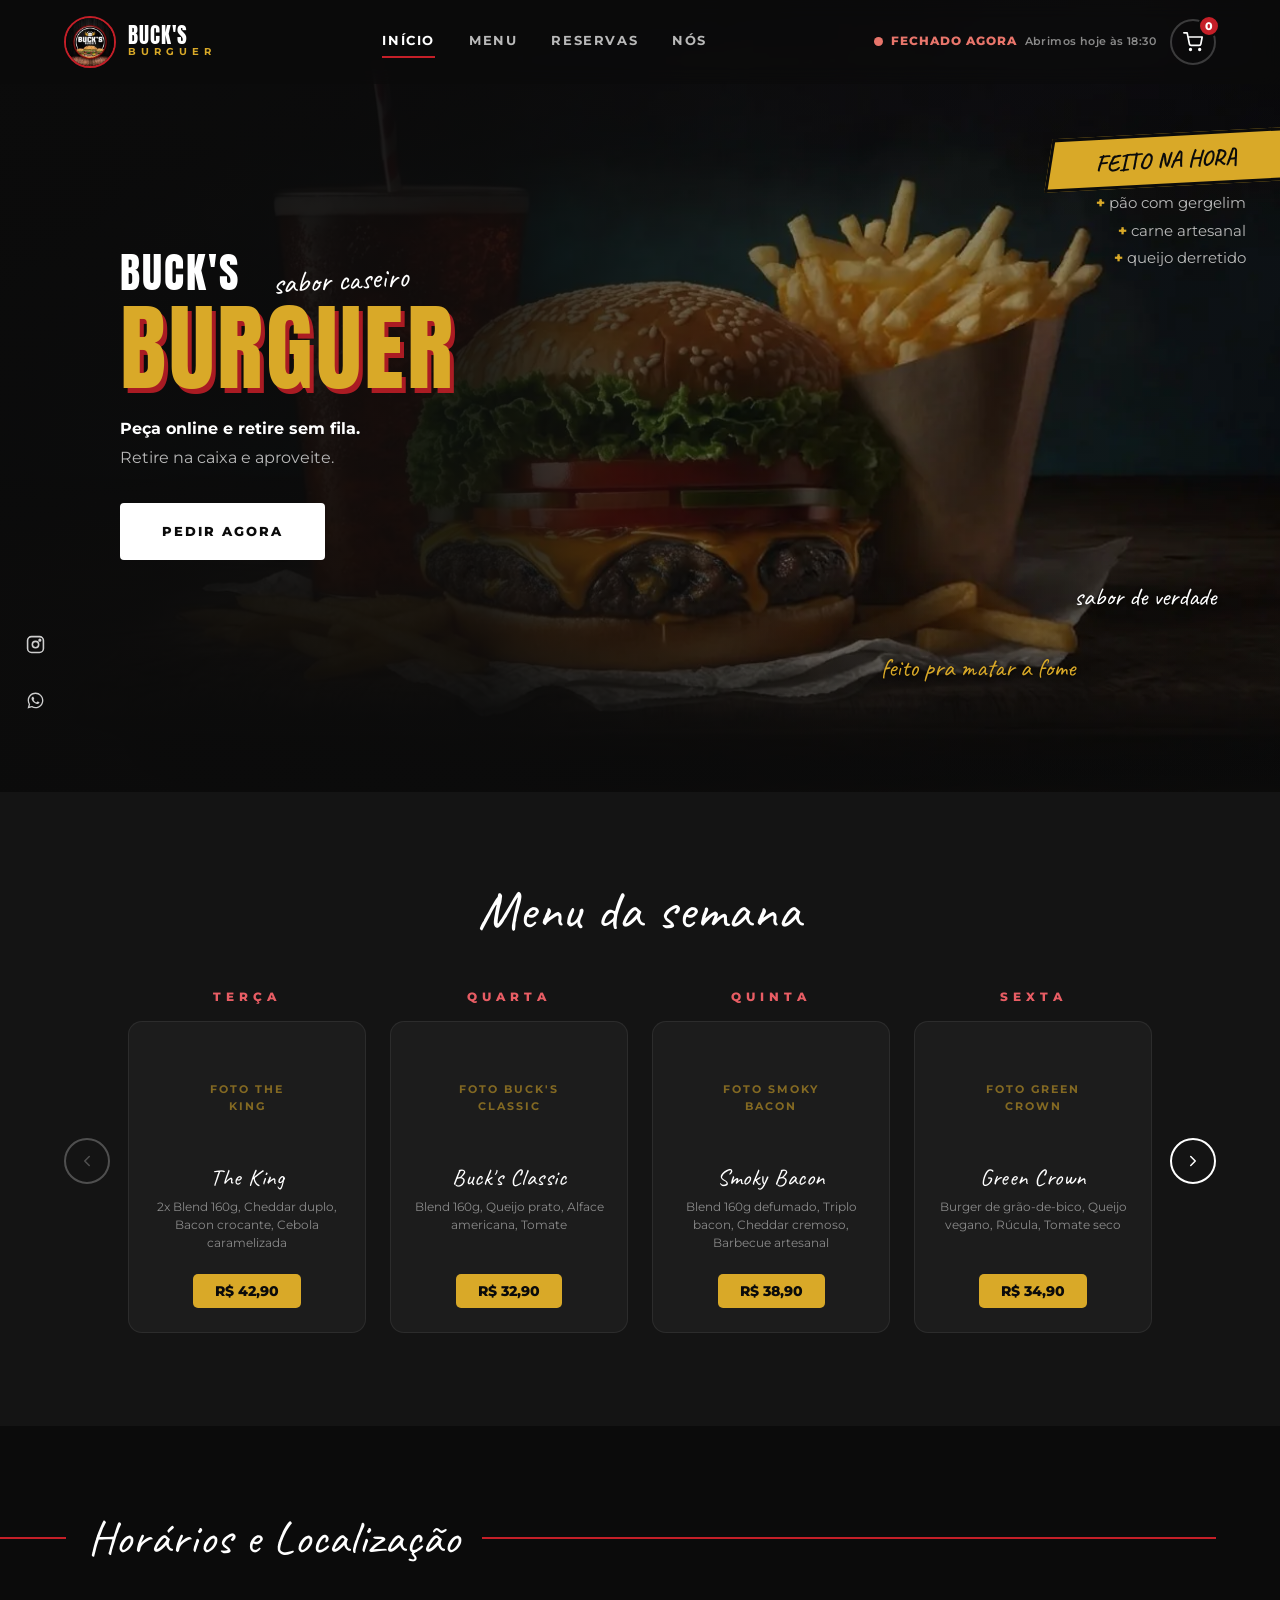
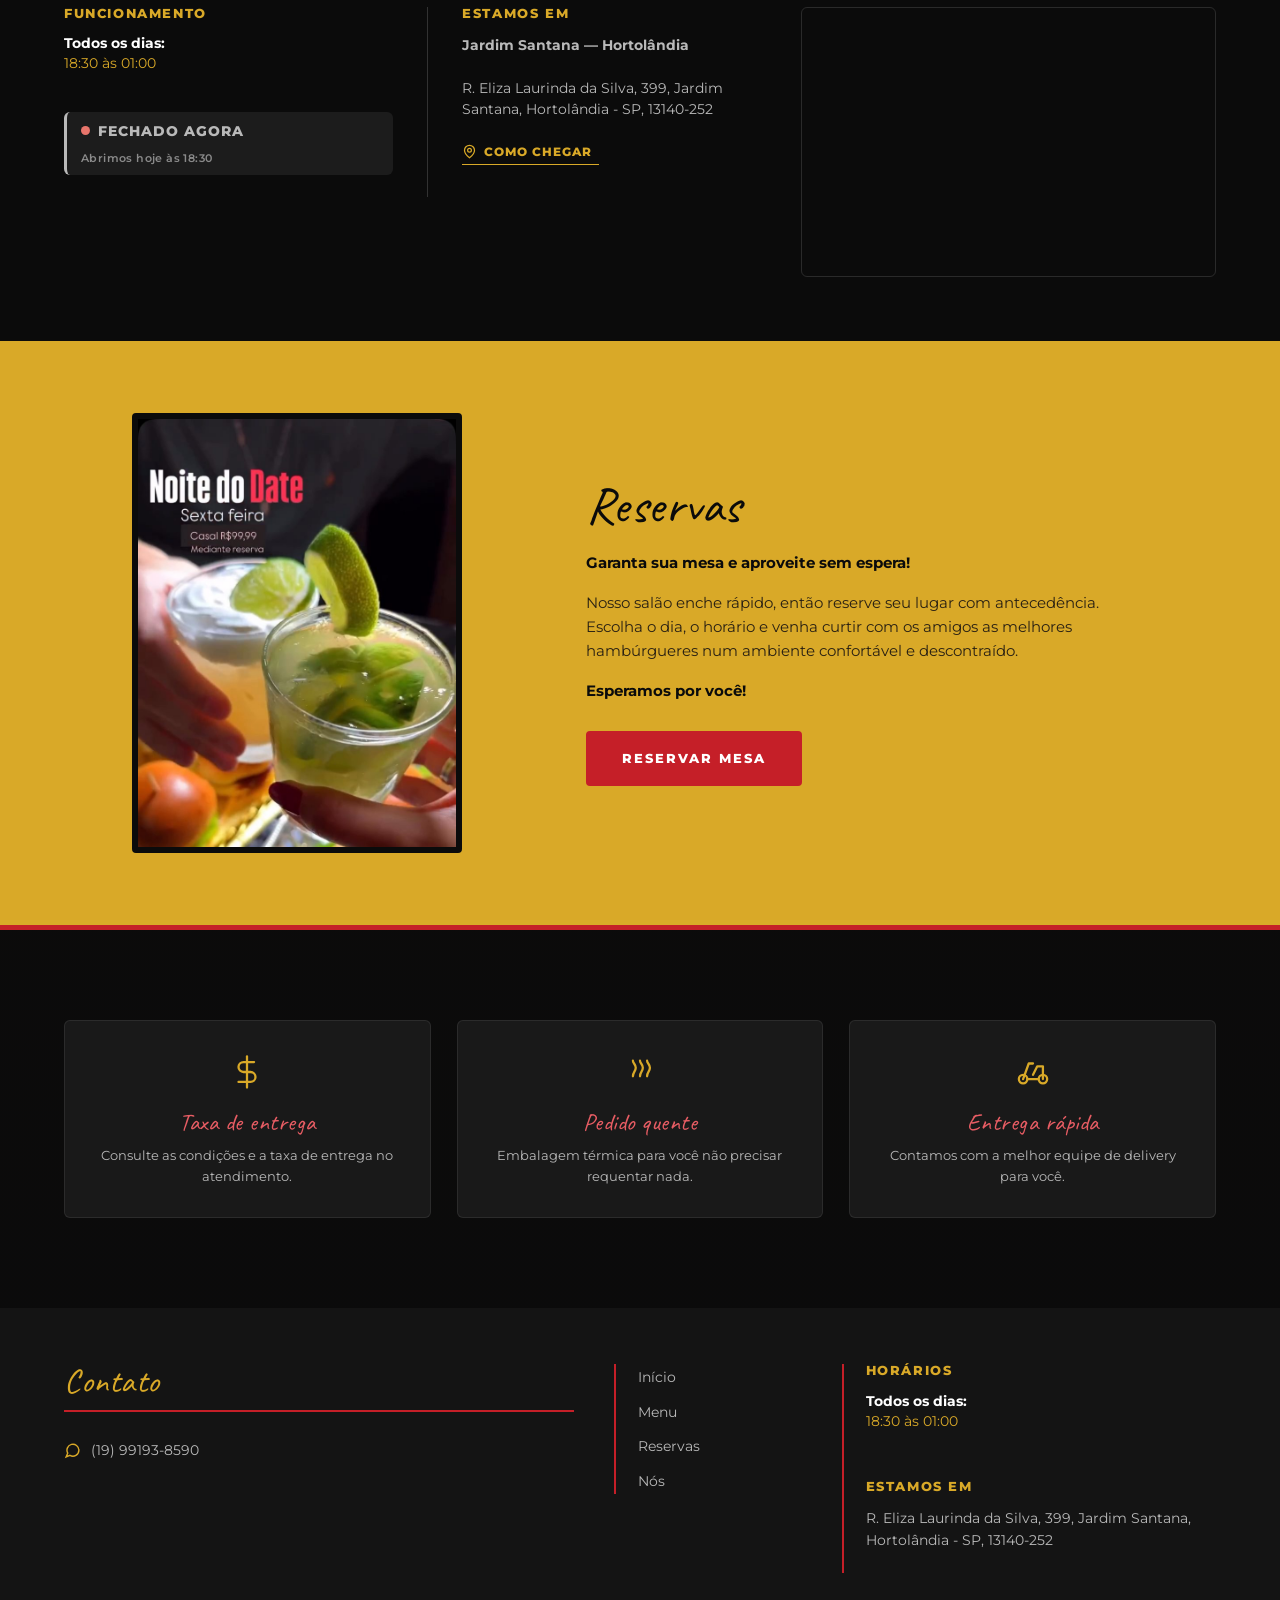
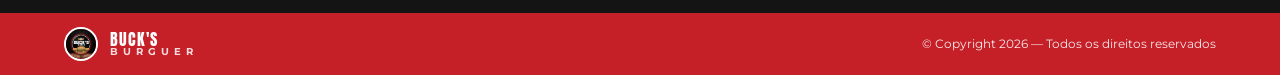
==== commit 67d6f013: "Corrige colisão dos ícones sociais, limpa o deploy e otimiza o hero Ícones sociais (regressão): o tr" ====
--- a/public/index.html
+++ b/public/index.html
@@ -44,9 +44,9 @@
 <link rel="preconnect" href="https://fonts.gstatic.com" crossorigin>
 <link rel="stylesheet" href="https://fonts.googleapis.com/css2?family=Anton&family=Caveat:wght@500;700&family=Montserrat:wght@400;500;600;700;800&display=swap">
 
-<link rel="stylesheet" href="css/global.css?v=7">
-<link rel="stylesheet" href="css/components.css?v=7">
-<link rel="stylesheet" href="css/responsive.css?v=7">
+<link rel="stylesheet" href="css/global.css?v=8">
+<link rel="stylesheet" href="css/components.css?v=8">
+<link rel="stylesheet" href="css/responsive.css?v=8">
 </head>
 <body>
 
@@ -55,7 +55,7 @@
 <!-- ============ HEADER ============ -->
 <header class="header">
   <div class="container header__inner">
-    <a class="logo" href="index.html">
+    <a class="logo" href="/">
       <img class="logo__marca" src="assets/images/logo.jpg" alt="Buck's Burguer" width="52" height="52" decoding="async">
       <span class="logo__texto">
         <span class="logo__nome">BUCK'S</span>
@@ -64,10 +64,10 @@
     </a>
 
     <nav class="nav" id="nav" aria-label="Menu principal">
-      <a class="nav__link" href="index.html">Início</a>
-      <a class="nav__link" href="cardapio.html">Menu</a>
-      <a class="nav__link" href="index.html#reservas">Reservas</a>
-      <a class="nav__link" href="contato.html">Nós</a>
+      <a class="nav__link" href="/">Início</a>
+      <a class="nav__link" href="/cardapio">Menu</a>
+      <a class="nav__link" href="/#reservas">Reservas</a>
+      <a class="nav__link" href="/contato">Nós</a>
     </nav>
 
     <div class="header__acoes">
@@ -93,7 +93,7 @@
        lado já diz tudo, e um alt aqui só repetiria a leitura.
        fetchpriority="high" porque é o maior elemento da primeira tela. -->
   <img class="hero-v2__foto"
-       src="assets/images/hero-banner.jpg"
+       src="assets/images/hero-banner.webp"
        alt="" width="1376" height="768"
        fetchpriority="high" decoding="async">
   <div class="hero-v2__veu" aria-hidden="true"></div>
@@ -124,7 +124,7 @@
           <strong>Peça online e retire sem fila.</strong><br>
           Retire na caixa e aproveite.
         </p>
-        <a class="btn btn--claro" href="cardapio.html">Pedir agora</a>
+        <a class="btn btn--claro" href="/cardapio">Pedir agora</a>
       </div>
 
     </div>
@@ -211,7 +211,7 @@
         hambúrgueres num ambiente confortável e descontraído.
       </p>
       <p><strong>Esperamos por você!</strong></p>
-      <a class="btn btn--primario" href="contato.html">Reservar mesa</a>
+      <a class="btn btn--primario" href="/contato">Reservar mesa</a>
     </div>
   </div>
 </section>
@@ -267,10 +267,10 @@
 
       <nav class="footer-v2__links" aria-label="Links do rodapé">
         <ul>
-          <li><a href="index.html">Início</a></li>
-          <li><a href="cardapio.html">Menu</a></li>
-          <li><a href="index.html#reservas">Reservas</a></li>
-          <li><a href="contato.html">Nós</a></li>
+          <li><a href="/">Início</a></li>
+          <li><a href="/cardapio">Menu</a></li>
+          <li><a href="/#reservas">Reservas</a></li>
+          <li><a href="/contato">Nós</a></li>
         </ul>
       </nav>
 
@@ -289,7 +289,7 @@
 
   <div class="footer-v2__base">
     <div class="container footer-v2__base-inner">
-      <a class="logo" href="index.html">
+      <a class="logo" href="/">
         <img class="logo__marca" src="assets/images/logo.jpg" alt="Buck's Burguer" width="52" height="52" decoding="async">
         <span class="logo__texto">
           <span class="logo__nome">BUCK'S</span>
@@ -325,12 +325,12 @@
 </aside>
 
 <!-- Ordem obrigatória: config -> regras -> componentes -> telas -->
-<script src="js/config.js?v=7"></script>
-<script src="js/loja.js?v=7"></script>
-<script src="js/modal.js?v=7"></script>
-<script src="js/carrinho.js?v=7"></script>
-<script src="js/checkout.js?v=7"></script>
-<script src="js/cardapio.js?v=7"></script>
-<script src="js/main.js?v=7"></script>
+<script src="js/config.js?v=8"></script>
+<script src="js/loja.js?v=8"></script>
+<script src="js/modal.js?v=8"></script>
+<script src="js/carrinho.js?v=8"></script>
+<script src="js/checkout.js?v=8"></script>
+<script src="js/cardapio.js?v=8"></script>
+<script src="js/main.js?v=8"></script>
 </body>
 </html>
--- a/public/css/components.css
+++ b/public/css/components.css
@@ -740,21 +740,29 @@
    ================================================================== */
 
 /* ---------- Trilho social lateral ---------- */
+/* Trilho social ancorado na BORDA da viewport, fora da coluna de
+   conteúdo — como na referência.
+
+   A versão anterior usava a mesma conta do .container, então nascia
+   exatamente na vertical do texto: em 1280px ambos caíam em 64px e o
+   ícone do Instagram sumia atrás do botão branco do CTA.
+
+   Abaixo de 1360px o container encosta na borda e não sobra faixa
+   livre; lá o hero abre um recuo à esquerda (ver responsive.css). */
 .social-rail {
   position: absolute;
-  /* Mesma conta do .container, para os ícones nascerem na mesma
-     vertical do texto do hero em vez de num recuo fixo. */
-  left: max(var(--gutter), calc(50% - (var(--container) / 2) + var(--gutter)));
-  bottom: 70px;
+  left: clamp(16px, 2vw, 48px);
+  bottom: 72px;
   z-index: 5;
   display: grid;
   justify-items: start;
   gap: 16px;
 }
 .social-rail a {
-  width: 26px; height: 26px;
-  /* alinhado à esquerda: o glifo encosta na mesma linha do texto */
-  display: flex; align-items: center; justify-content: flex-start;
+  /* 40px de alvo: o glifo tem 19px, o resto é área de toque */
+  width: 40px; height: 40px;
+  margin-left: -10px;      /* o glifo continua alinhado à borda */
+  display: flex; align-items: center; justify-content: center;
   color: var(--branco);
   opacity: .8;
   transition: var(--transicao);
--- a/public/css/responsive.css
+++ b/public/css/responsive.css
@@ -3,6 +3,13 @@
    ============================================ */
 
 /* ---------- Até 1024px ---------- */
+/* Até 1360px o conteúdo encosta na borda e não há faixa livre para o
+   trilho social. O hero — e só ele — abre espaço à esquerda, mesma
+   técnica que já era usada no mobile. */
+@media (max-width: 1360px) {
+  .hero-v2 .container { padding-left: 80px; }
+}
+
 @media (max-width: 1100px) {
   .carrossel__trilho { grid-auto-columns: calc(33.333% - 16px); }
   .titulo-risco::before { display: none; }
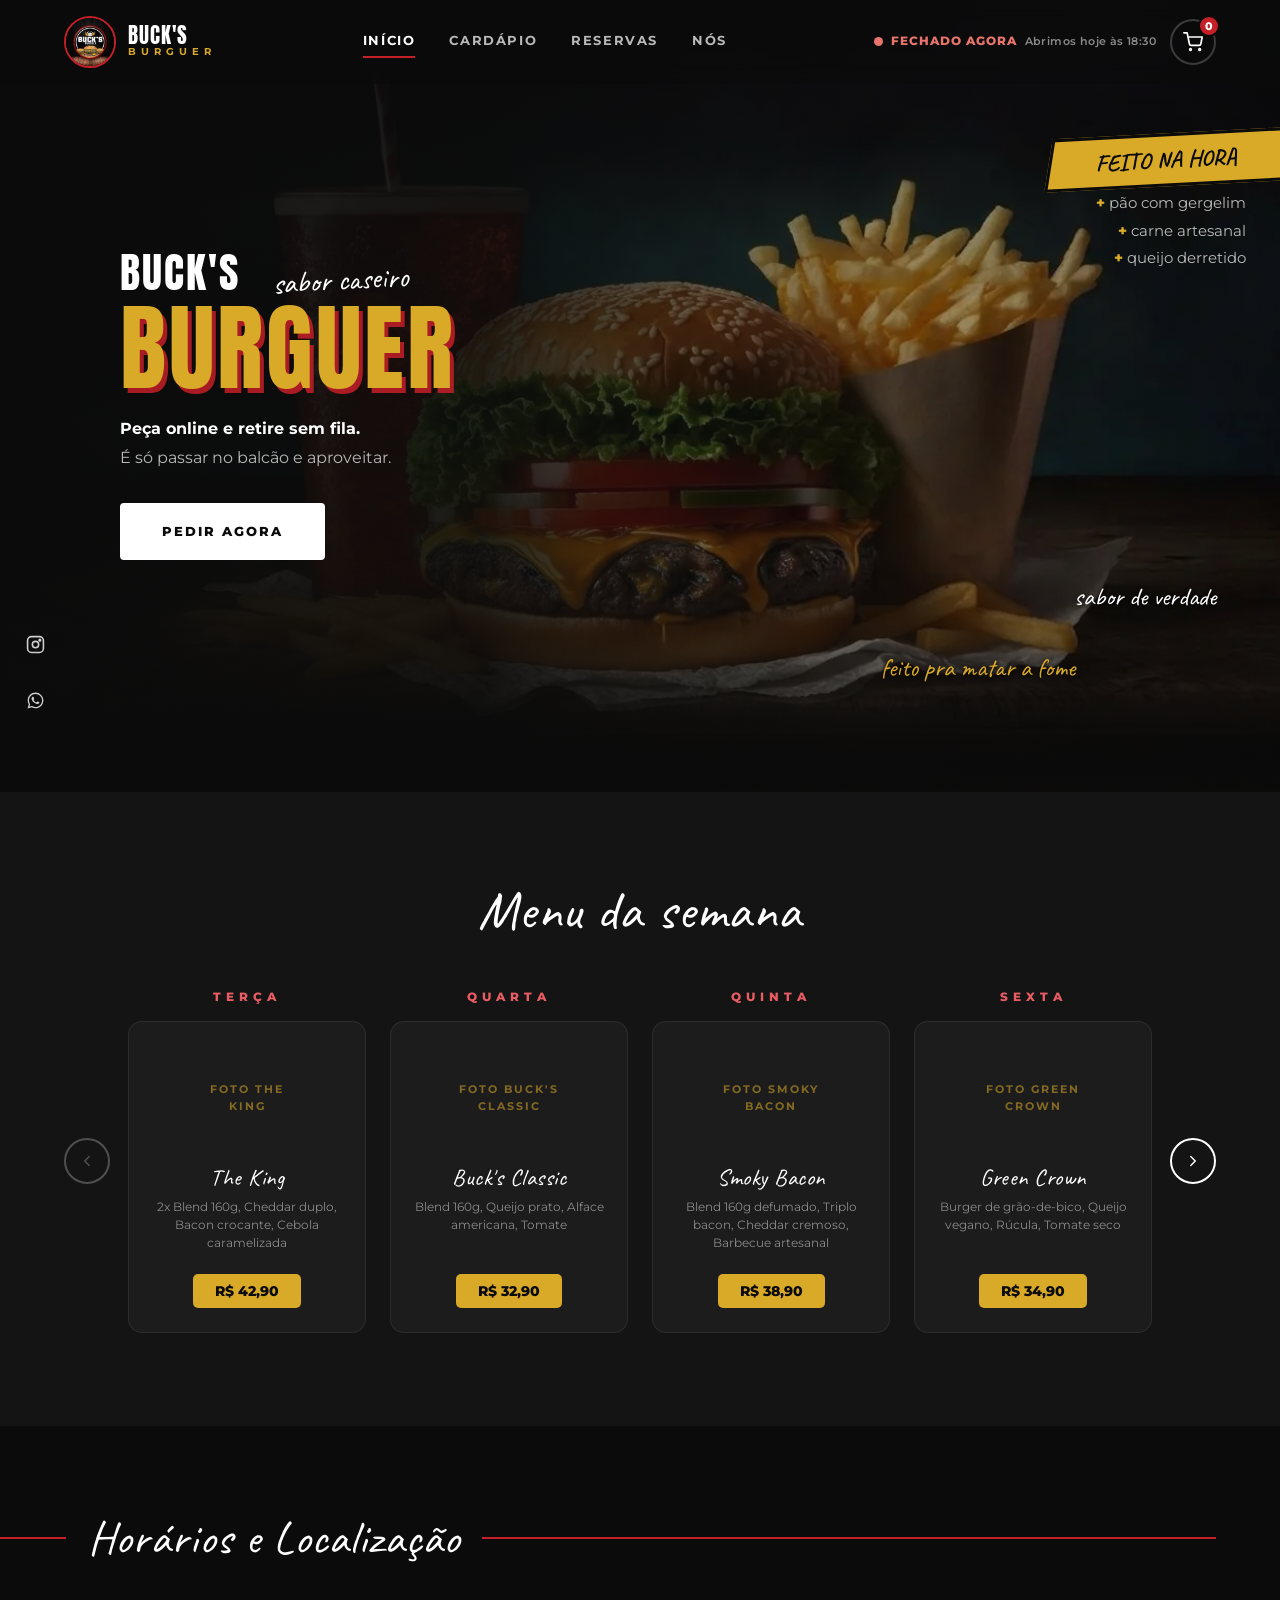
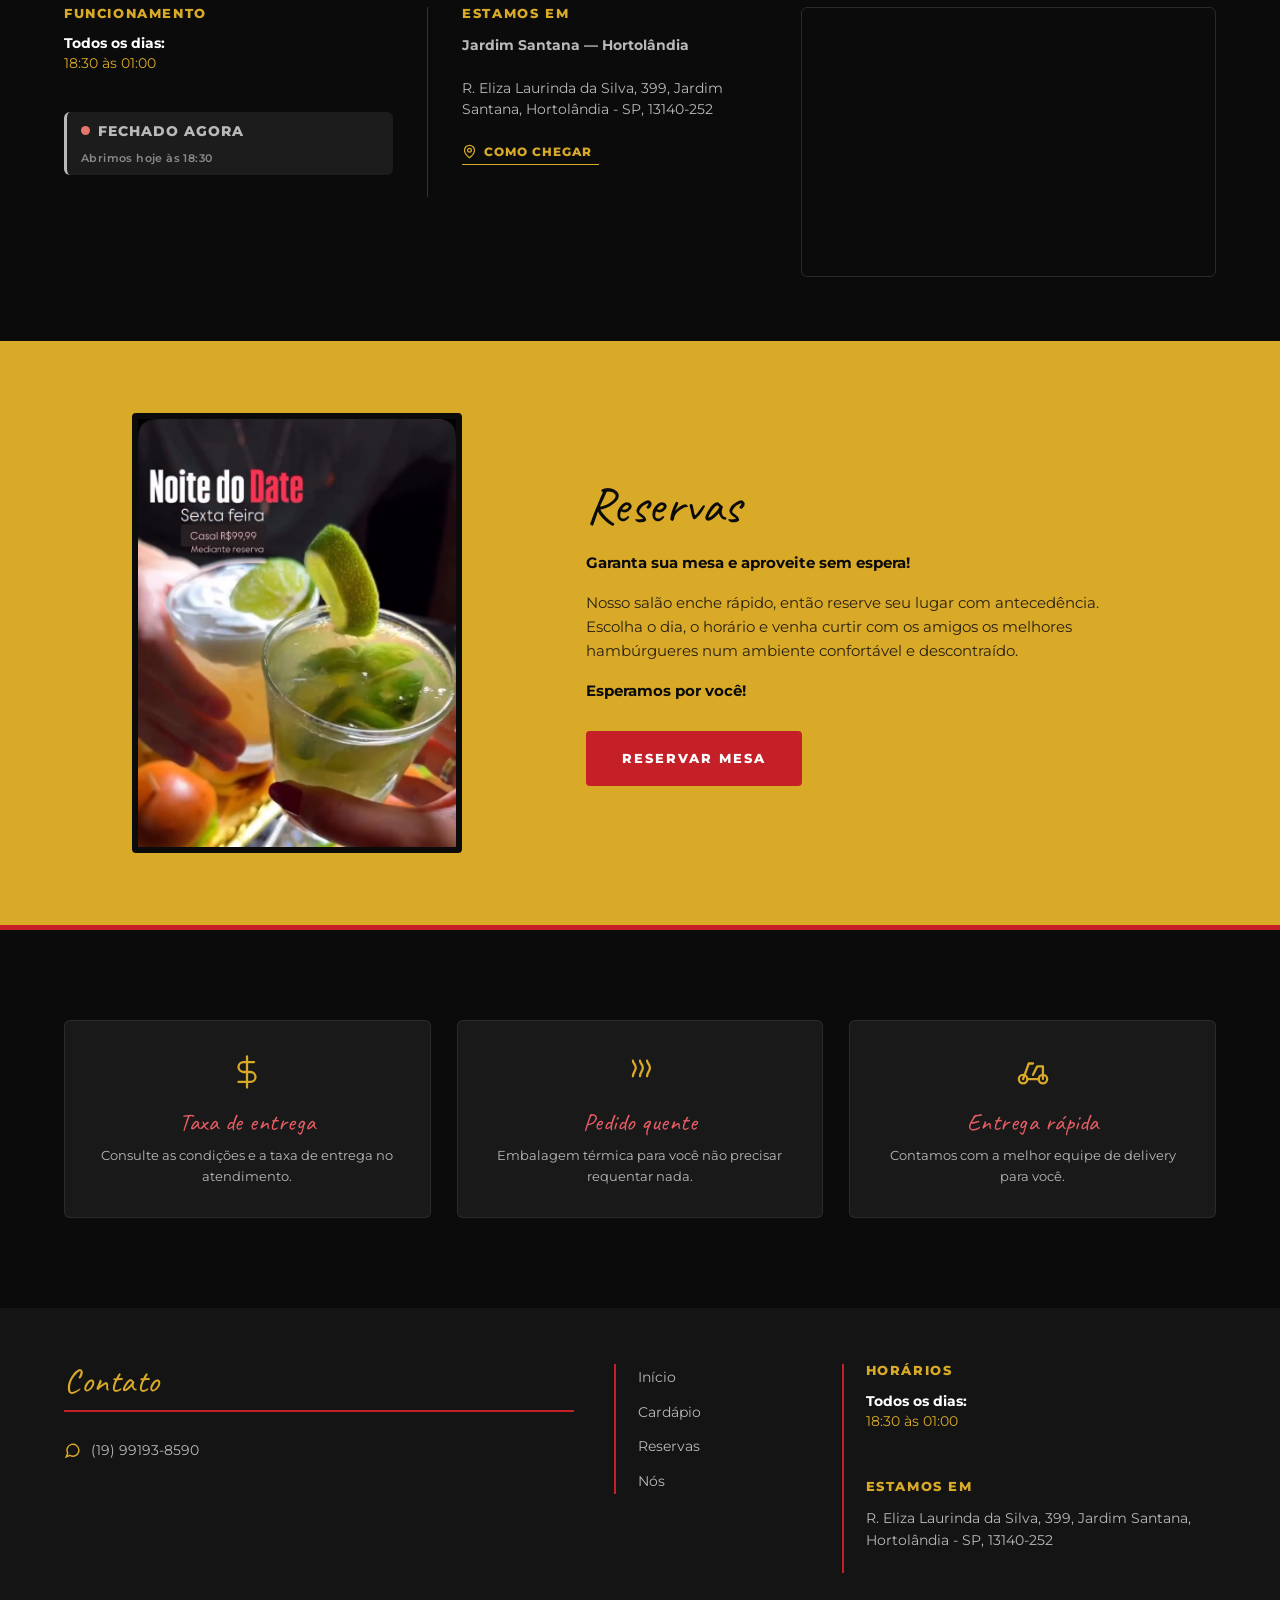
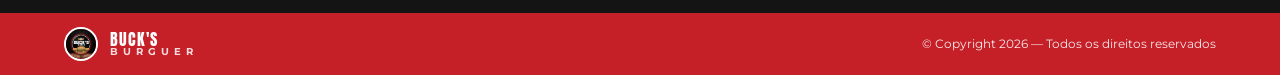
==== commit f601e515: "Corrige texto, padroniza navegação e dá resiliência às regiões dinâmicas Conteúdo: - "as melhores ha" ====
--- a/public/index.html
+++ b/public/index.html
@@ -44,9 +44,9 @@
 <link rel="preconnect" href="https://fonts.gstatic.com" crossorigin>
 <link rel="stylesheet" href="https://fonts.googleapis.com/css2?family=Anton&family=Caveat:wght@500;700&family=Montserrat:wght@400;500;600;700;800&display=swap">
 
-<link rel="stylesheet" href="css/global.css?v=8">
-<link rel="stylesheet" href="css/components.css?v=8">
-<link rel="stylesheet" href="css/responsive.css?v=8">
+<link rel="stylesheet" href="css/global.css?v=9">
+<link rel="stylesheet" href="css/components.css?v=9">
+<link rel="stylesheet" href="css/responsive.css?v=9">
 </head>
 <body>
 
@@ -65,7 +65,7 @@
 
     <nav class="nav" id="nav" aria-label="Menu principal">
       <a class="nav__link" href="/">Início</a>
-      <a class="nav__link" href="/cardapio">Menu</a>
+      <a class="nav__link" href="/cardapio">Cardápio</a>
       <a class="nav__link" href="/#reservas">Reservas</a>
       <a class="nav__link" href="/contato">Nós</a>
     </nav>
@@ -122,7 +122,7 @@
         </h1>
         <p class="hero-v2__linhas">
           <strong>Peça online e retire sem fila.</strong><br>
-          Retire na caixa e aproveite.
+          É só passar no balcão e aproveitar.
         </p>
         <a class="btn btn--claro" href="/cardapio">Pedir agora</a>
       </div>
@@ -141,7 +141,9 @@
         <svg width="18" height="18" viewBox="0 0 24 24" fill="none" stroke="currentColor" stroke-width="2" stroke-linecap="round" stroke-linejoin="round" aria-hidden="true"><path d="m15 18-6-6 6-6"/></svg>
       </button>
 
-      <div class="carrossel__trilho" id="trilhoSemana"></div>
+      <div class="carrossel__trilho" id="trilhoSemana" aria-busy="true" aria-live="polite">
+        <p class="estado-vazio">Carregando…</p>
+      </div>
 
       <button class="carrossel__seta" type="button" data-carrossel="proximo" aria-label="Ver próximos itens">
         <svg width="18" height="18" viewBox="0 0 24 24" fill="none" stroke="currentColor" stroke-width="2" stroke-linecap="round" stroke-linejoin="round" aria-hidden="true"><path d="m9 18 6-6-6-6"/></svg>
@@ -162,14 +164,14 @@
         <div class="bloco-info">
           <h3>Funcionamento</h3>
           <!-- Preenchido por js/main.js a partir de BUSINESS_CONFIG.businessHours -->
-          <div data-horarios></div>
-          <p class="status-loja status-loja--bloco" data-status-loja></p>
+          <div data-horarios><p class="dado-indisponivel">Consulte nossos horários pelo WhatsApp.</p></div>
+          <p class="status-loja status-loja--bloco" data-status-loja hidden></p>
         </div>
 
         <div class="bloco-info bloco-info--divisor" data-some-sem-endereco>
           <h3>Estamos em</h3>
           <p class="endereco-bairro" data-endereco-bairro></p>
-          <p class="endereco-linha" data-endereco></p>
+          <p class="endereco-linha dado-indisponivel" data-endereco>Consulte nosso endereço pelo WhatsApp.</p>
           <a class="endereco-rota" data-mapa-link target="_blank" rel="noopener">
             <svg width="15" height="15" viewBox="0 0 24 24" fill="none" stroke="currentColor" stroke-width="2" stroke-linecap="round" stroke-linejoin="round" aria-hidden="true"><path d="M20 10c0 6-8 12-8 12s-8-6-8-12a8 8 0 0 1 16 0z"/><circle cx="12" cy="10" r="3"/></svg>
             Como chegar<span class="sr-only"> (abre em nova aba)</span>
@@ -207,7 +209,7 @@
       <p><strong>Garanta sua mesa e aproveite sem espera!</strong></p>
       <p>
         Nosso salão enche rápido, então reserve seu lugar com antecedência.
-        Escolha o dia, o horário e venha curtir com os amigos as melhores
+        Escolha o dia, o horário e venha curtir com os amigos os melhores
         hambúrgueres num ambiente confortável e descontraído.
       </p>
       <p><strong>Esperamos por você!</strong></p>
@@ -231,7 +233,7 @@
       <h3>Taxa de entrega</h3>
       <!-- Texto definido por js/main.js: só promete frete grátis
            quando as regras existirem em BUSINESS_CONFIG.delivery -->
-      <p data-entrega-aviso></p>
+      <p data-entrega-aviso>Consulte as condições e a taxa de entrega no atendimento.</p>
     </div>
 
     <div class="vantagem revelar">
@@ -262,13 +264,13 @@
         <h2 class="footer-v2__titulo">Contato</h2>
         <!-- Preenchido por js/main.js a partir de js/config.js.
              Dado não confirmado não vira link. -->
-        <div class="footer-v2__contatos" data-contatos></div>
+        <div class="footer-v2__contatos" data-contatos><p class="dado-indisponivel">Canais de contato carregando…</p></div>
       </div>
 
       <nav class="footer-v2__links" aria-label="Links do rodapé">
         <ul>
           <li><a href="/">Início</a></li>
-          <li><a href="/cardapio">Menu</a></li>
+          <li><a href="/cardapio">Cardápio</a></li>
           <li><a href="/#reservas">Reservas</a></li>
           <li><a href="/contato">Nós</a></li>
         </ul>
@@ -277,11 +279,11 @@
       <div class="footer-v2__info">
         <div class="bloco-info">
           <h3>Horários</h3>
-          <div data-horarios></div>
+          <div data-horarios><p class="dado-indisponivel">Consulte nossos horários pelo WhatsApp.</p></div>
         </div>
         <div class="bloco-info" data-some-sem-endereco>
           <h3>Estamos em</h3>
-          <p data-endereco></p>
+          <p data-endereco class="dado-indisponivel">Consulte nosso endereço pelo WhatsApp.</p>
         </div>
       </div>
     </div>
@@ -325,12 +327,12 @@
 </aside>
 
 <!-- Ordem obrigatória: config -> regras -> componentes -> telas -->
-<script src="js/config.js?v=8"></script>
-<script src="js/loja.js?v=8"></script>
-<script src="js/modal.js?v=8"></script>
-<script src="js/carrinho.js?v=8"></script>
-<script src="js/checkout.js?v=8"></script>
-<script src="js/cardapio.js?v=8"></script>
-<script src="js/main.js?v=8"></script>
+<script src="js/config.js?v=9"></script>
+<script src="js/loja.js?v=9"></script>
+<script src="js/modal.js?v=9"></script>
+<script src="js/carrinho.js?v=9"></script>
+<script src="js/checkout.js?v=9"></script>
+<script src="js/cardapio.js?v=9"></script>
+<script src="js/main.js?v=9"></script>
 </body>
 </html>
--- a/public/css/components.css
+++ b/public/css/components.css
@@ -1879,3 +1879,10 @@
   object-fit: cover;
   border-radius: var(--radius-sm);
 }
+
+/* Botão pequeno — usado no estado de erro do cardápio */
+.btn--pequeno {
+  padding: 8px 18px;
+  font-size: .72rem;
+  margin-top: 12px;
+}
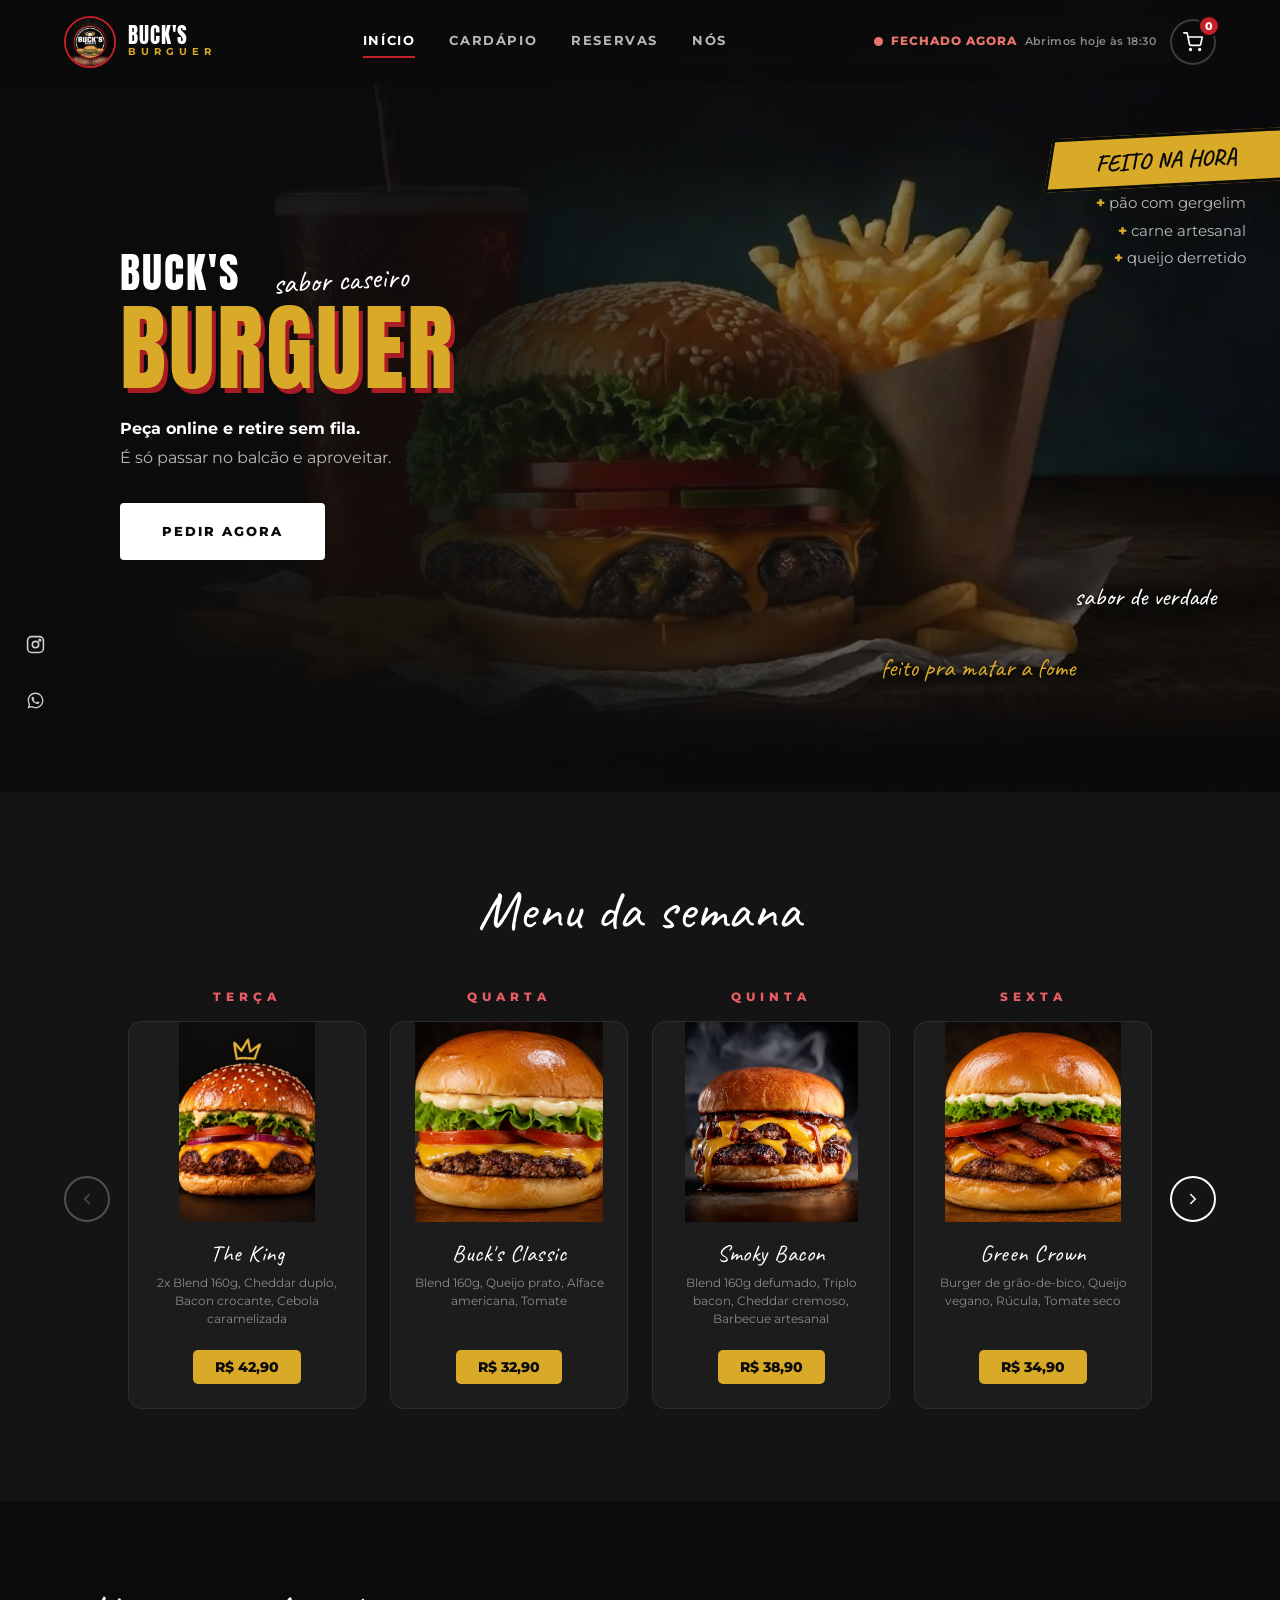
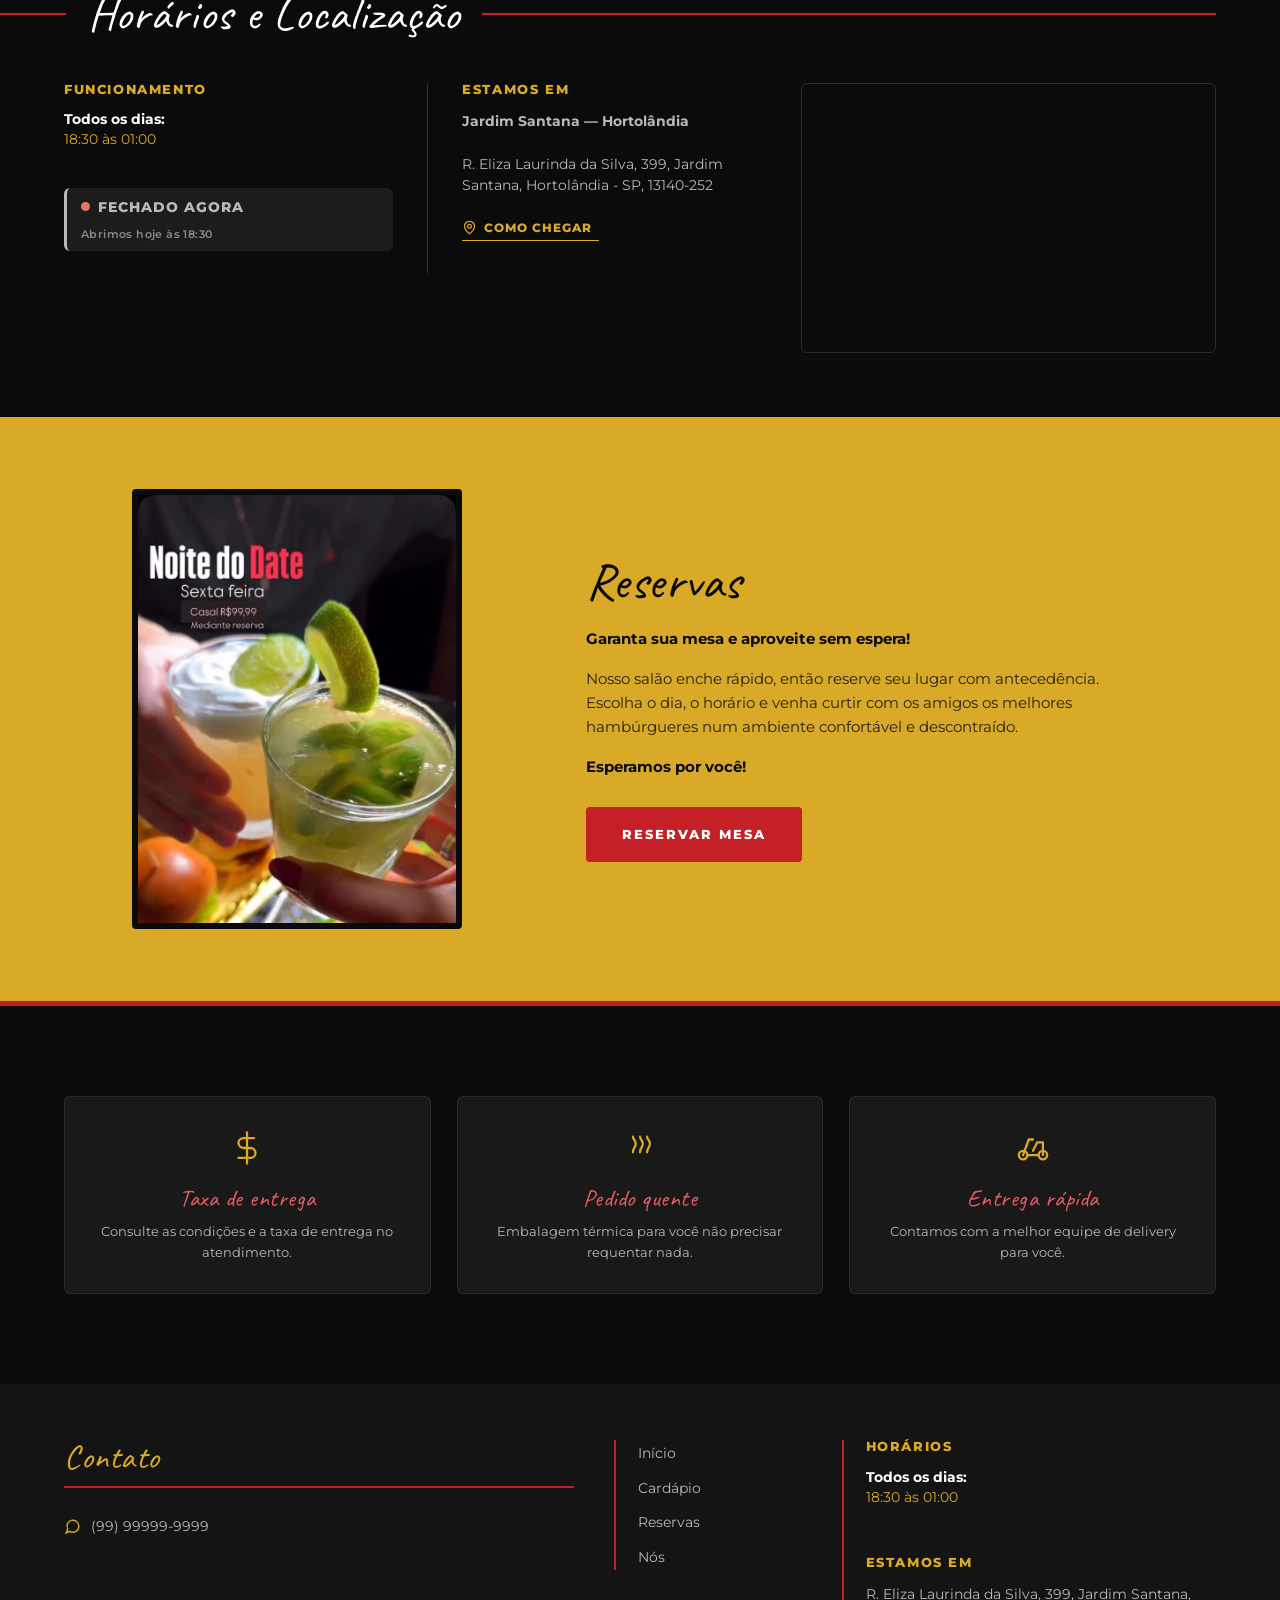
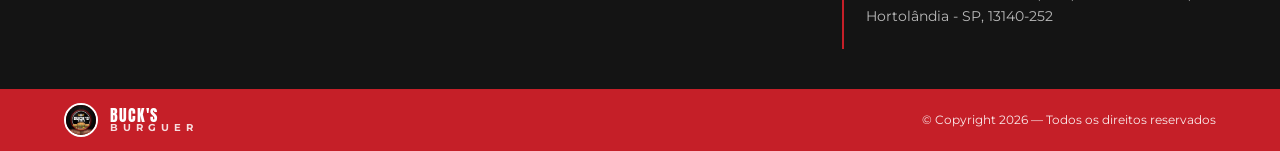
==== commit d47d71a8: "Mostra fotos no cardápio, SEO estruturado e tira número exposto - Fotos: cards do cardápio e do menu" ====
--- a/public/index.html
+++ b/public/index.html
@@ -7,26 +7,6 @@
 <title>Buck's Burguer — Hamburgueria artesanal</title>
 <meta name="description" content="Hamburgueria artesanal Buck's Burguer. Blend próprio, pão brioche e ingredientes selecionados. Peça pelo site e receba em casa ou retire no balcão.">
 
-<!-- ================= COMPARTILHAMENTO =================
-     Open Graph e Twitter Card.
-
-     PENDENTE — preencher em js/config.js e depois refletir aqui:
-       1) BUSINESS_CONFIG.siteUrl    -> habilita <link rel="canonical">
-                                        e <meta property="og:url">
-       2) BUSINESS_CONFIG.socialImage -> habilita <meta property="og:image">
-                                        (1200x630 px)
-
-     As linhas abaixo estão comentadas de propósito: apontar para um
-     domínio ou imagem que não existe quebra o preview no WhatsApp.
-     Troque SEU-DOMINIO pelo domínio real e descomente.
-
-     <link rel="canonical" href="https://SEU-DOMINIO/{pagina}">
-     <meta property="og:url" content="https://SEU-DOMINIO/{pagina}">
-     <meta property="og:image" content="https://SEU-DOMINIO/assets/images/og-capa.jpg">
-     <meta property="og:image:width" content="1200">
-     <meta property="og:image:height" content="630">
-     <meta name="twitter:image" content="https://SEU-DOMINIO/assets/images/og-capa.jpg">
-     ==================================================== -->
 <meta property="og:site_name" content="Buck's Burguer">
 <meta property="og:locale" content="pt_BR">
 <meta property="og:type" content="website">
@@ -39,20 +19,18 @@
 
 <link rel="icon" href="assets/images/logo.jpg">
 
-<!-- Fontes: preconnect + link no head carrega antes do CSS terminar -->
 <link rel="preconnect" href="https://fonts.googleapis.com">
 <link rel="preconnect" href="https://fonts.gstatic.com" crossorigin>
 <link rel="stylesheet" href="https://fonts.googleapis.com/css2?family=Anton&family=Caveat:wght@500;700&family=Montserrat:wght@400;500;600;700;800&display=swap">
 
-<link rel="stylesheet" href="css/global.css?v=9">
-<link rel="stylesheet" href="css/components.css?v=9">
-<link rel="stylesheet" href="css/responsive.css?v=9">
+<link rel="stylesheet" href="css/global.css?v=11">
+<link rel="stylesheet" href="css/components.css?v=11">
+<link rel="stylesheet" href="css/responsive.css?v=11">
 </head>
 <body>
 
 <a class="pular-para-conteudo" href="#conteudo">Pular para o conteúdo</a>
 
-<!-- ============ HEADER ============ -->
 <header class="header">
   <div class="container header__inner">
     <a class="logo" href="/">
@@ -87,11 +65,7 @@
 
 <main id="conteudo">
 
-<!-- ============ HERO ============ -->
 <section class="hero-v2">
-  <!-- Banner do hero. alt vazio porque é imagem decorativa: o texto ao
-       lado já diz tudo, e um alt aqui só repetiria a leitura.
-       fetchpriority="high" porque é o maior elemento da primeira tela. -->
   <img class="hero-v2__foto"
        src="assets/images/hero-banner.webp"
        alt="" width="1376" height="768"
@@ -131,7 +105,6 @@
   </div>
 </section>
 
-<!-- ============ MENU DA SEMANA ============ -->
 <section class="semana" aria-labelledby="tituloSemana">
   <div class="container">
     <h2 class="semana__titulo" id="tituloSemana">Menu da semana</h2>
@@ -152,7 +125,6 @@
   </div>
 </section>
 
-<!-- ============ HORÁRIOS E LOCALIZAÇÃO ============ -->
 <section class="horarios-sec" aria-labelledby="tituloHorarios">
   <div class="container">
     <div class="titulo-risco revelar">
@@ -163,7 +135,6 @@
       <div class="horarios-cols">
         <div class="bloco-info">
           <h3>Funcionamento</h3>
-          <!-- Preenchido por js/main.js a partir de BUSINESS_CONFIG.businessHours -->
           <div data-horarios><p class="dado-indisponivel">Consulte nossos horários pelo WhatsApp.</p></div>
           <p class="status-loja status-loja--bloco" data-status-loja hidden></p>
         </div>
@@ -179,11 +150,7 @@
         </div>
       </div>
 
-      <!-- Começa oculto: só aparece quando o JS confirma que há URL
-           válida. Sem isso, um JS que falhe deixaria uma moldura vazia. -->
       <figure class="mapa-card" data-some-sem-endereco hidden>
-        <!-- O src é montado por js/main.js a partir do endereço da config,
-             para não existir endereço escrito em dois lugares. -->
         <iframe data-mapa-embed title="Mapa da Buck's Burguer"
                 loading="lazy" referrerpolicy="no-referrer-when-downgrade"></iframe>
       </figure>
@@ -191,13 +158,9 @@
   </div>
 </section>
 
-<!-- ============ RESERVAS ============ -->
 <section class="reservas" id="reservas" aria-labelledby="tituloReservas">
   <div class="container reservas__inner">
     <div class="colagem">
-      <!-- Cartaz da promoção. O texto está dentro da imagem, por isso
-           o alt descreve a oferta por inteiro para leitores de tela.
-           Para trocar a promoção é preciso trocar a imagem. -->
       <img class="colagem__cartaz"
            src="assets/images/noitedoDate.jpg"
            alt="Noite do Date, toda sexta-feira. Casal por R$ 99,99, mediante reserva."
@@ -218,9 +181,7 @@
   </div>
 </section>
 
-<!-- ============ DELIVERY ============ -->
 <section class="delivery" aria-labelledby="tituloDelivery">
-  <!-- IMAGEM DE FUNDO: parede de tijolo -> assets/images/hero-tijolo.jpg -->
   <div class="ph delivery__fundo ph--sem-borda"></div>
 
   <h2 class="sr-only" id="tituloDelivery">Nosso delivery</h2>
@@ -231,8 +192,6 @@
         <svg width="34" height="34" viewBox="0 0 24 24" fill="none" stroke="currentColor" stroke-width="1.6" stroke-linecap="round"><path d="M12 1v22"/><path d="M17 5H9.5a3.5 3.5 0 0 0 0 7h5a3.5 3.5 0 0 1 0 7H6"/></svg>
       </div>
       <h3>Taxa de entrega</h3>
-      <!-- Texto definido por js/main.js: só promete frete grátis
-           quando as regras existirem em BUSINESS_CONFIG.delivery -->
       <p data-entrega-aviso>Consulte as condições e a taxa de entrega no atendimento.</p>
     </div>
 
@@ -255,15 +214,12 @@
 </section>
 </main>
 
-<!-- ============ RODAPÉ ============ -->
 <footer class="footer-v2">
   <div class="container">
     <div class="footer-v2__grade">
 
       <div>
         <h2 class="footer-v2__titulo">Contato</h2>
-        <!-- Preenchido por js/main.js a partir de js/config.js.
-             Dado não confirmado não vira link. -->
         <div class="footer-v2__contatos" data-contatos><p class="dado-indisponivel">Canais de contato carregando…</p></div>
       </div>
 
@@ -303,7 +259,6 @@
   </div>
 </footer>
 
-<!-- ============ CARRINHO ============ -->
 <div class="overlay" id="overlay"></div>
 <aside class="carrinho" id="carrinhoDrawer" aria-label="Carrinho de compras">
   <div class="carrinho__topo">
@@ -326,13 +281,12 @@
   </div>
 </aside>
 
-<!-- Ordem obrigatória: config -> regras -> componentes -> telas -->
-<script src="js/config.js?v=9"></script>
-<script src="js/loja.js?v=9"></script>
-<script src="js/modal.js?v=9"></script>
-<script src="js/carrinho.js?v=9"></script>
-<script src="js/checkout.js?v=9"></script>
-<script src="js/cardapio.js?v=9"></script>
-<script src="js/main.js?v=9"></script>
+<script src="js/config.js?v=11"></script>
+<script src="js/loja.js?v=11"></script>
+<script src="js/modal.js?v=11"></script>
+<script src="js/carrinho.js?v=11"></script>
+<script src="js/checkout.js?v=11"></script>
+<script src="js/cardapio.js?v=11"></script>
+<script src="js/main.js?v=11"></script>
 </body>
 </html>
--- a/public/css/global.css
+++ b/public/css/global.css
@@ -1,19 +1,9 @@
-/* ============================================
-   BUCK'S BURGUER — GLOBAL
-   Base, tokens, tipografia e utilitários
-   ============================================ */
-
-@import url('https://fonts.googleapis.com/css2?family=Anton&family=Caveat:wght@500;700&family=Montserrat:wght@400;500;600;700;800;900&display=swap');
 
 :root {
-  /* Paleta da marca */
   --preto:        #0B0B0B;
   --preto-2:      #141414;
   --preto-3:      #1C1C1C;
-  --vermelho:     #C51F28;   /* fundos, botões, bordas, badges */
-  /* Vermelho só para TEXTO sobre fundo escuro. O #C51F28 dá apenas
-     2,92:1 sobre #1C1C1C, abaixo do mínimo AA de 4,5:1.
-     Este tom dá 5,02:1 e mantém a leitura da marca. */
+  --vermelho:     #C51F28;
   --vermelho-texto: #E85D64;
   --vermelho-esc: #8E141B;
   --branco:       #FFFFFF;
@@ -22,24 +12,20 @@
   --verde:        #567B32;
   --marrom:       #713A22;
 
-  /* Texto */
   --texto:        #F2F2F2;
   --texto-suave:  #B9B9B9;
-  --texto-fraco:  #8A8A8A;   /* 4,94:1 sobre #1C1C1C (o antigo #7E7E7E dava 4,20:1) */
+  --texto-fraco:  #8A8A8A;
 
-  /* Tipografia */
   --fonte-titulo: 'Anton', 'Arial Black', sans-serif;
   --fonte-texto:  'Montserrat', system-ui, sans-serif;
   --fonte-script: 'Caveat', 'Segoe Script', cursive;
 
-  /* Layout */
   --container:    1200px;
-  --gutter:       24px;   /* recuo lateral do .container e do trilho social */
+  --gutter:       24px;
   --radius:       10px;
   --radius-sm:    6px;
   --header-h:     84px;
 
-  /* Efeitos */
   --transicao:    .2s ease;
 }
 
@@ -78,7 +64,6 @@
 
 p { margin: 0 0 1rem; }
 
-/* ---------- Layout ---------- */
 .container {
   width: 100%;
   max-width: var(--container);
@@ -90,7 +75,6 @@
 .secao--escura { background: var(--preto-2); }
 .secao--vermelha { background: var(--vermelho); }
 
-/* ---------- Títulos de seção ---------- */
 .titulo-secao {
   text-align: center;
   margin-bottom: 56px;
@@ -125,7 +109,6 @@
   border-radius: 2px;
 }
 
-/* ---------- Utilitários ---------- */
 .texto-dourado { color: var(--dourado); }
 .texto-vermelho { color: var(--vermelho); }
 .centro { text-align: center; }
@@ -135,7 +118,6 @@
   clip: rect(0 0 0 0); white-space: nowrap; border: 0;
 }
 
-/* ---------- Texturas de fundo ---------- */
 .fundo-tijolo {
   background-color: var(--preto);
   background-image:
@@ -145,7 +127,6 @@
   background-position: center;
 }
 
-/* ---------- Animação de entrada ---------- */
 .revelar {
   opacity: 0;
   transform: translateY(28px);
@@ -164,7 +145,6 @@
   }
 }
 
-/* ---------- Scrollbar ---------- */
 ::-webkit-scrollbar { width: 10px; }
 ::-webkit-scrollbar-track { background: var(--preto-2); }
 ::-webkit-scrollbar-thumb { background: var(--vermelho-esc); border-radius: 5px; }
--- a/public/css/components.css
+++ b/public/css/components.css
@@ -1,12 +1,4 @@
-/* ============================================
-   BUCK'S BURGUER — COMPONENTES
-   ============================================ */
-
-/* ============ PLACEHOLDER DE IMAGEM ============
-   Usado em todo lugar que receberá foto depois.
-   Basta trocar a <div class="ph"> por uma <img>
-   ou definir: style="background-image:url(...)"
-   ================================================ */
+
 .ph {
   position: relative;
   width: 100%;
@@ -34,11 +26,17 @@
   padding: 10px;
   line-height: 1.5;
 }
-/* Quando a imagem for inserida via style, escondemos o rótulo */
 .ph[style*="url"]::before { content: ''; }
 .ph--sem-borda { border: none; }
 
-/* ================= BOTÕES ================= */
+.midia-foto {
+  position: absolute;
+  inset: 0;
+  width: 100%;
+  height: 100%;
+  object-fit: cover;
+}
+
 .btn {
   display: inline-flex;
   align-items: center;
@@ -75,7 +73,6 @@
 }
 .btn--bloco { width: 100%; }
 
-/* ================= HEADER ================= */
 .header {
   position: fixed;
   inset: 0 0 auto 0;
@@ -101,12 +98,11 @@
   width: 100%;
 }
 
-/* Logo */
 .logo { display: flex; align-items: center; gap: 12px; }
 .logo__marca {
   width: 52px; height: 52px;
   flex: none;
-  object-fit: cover;          /* recorta o selo circular da foto */
+  object-fit: cover;
   border: 2px solid var(--vermelho);
   border-radius: 50%;
   background: var(--preto);
@@ -130,7 +126,6 @@
   text-transform: uppercase;
 }
 
-/* Navegação */
 .nav { display: flex; align-items: center; gap: 34px; }
 .nav__link {
   position: relative;
@@ -155,7 +150,6 @@
 
 .header__acoes { display: flex; align-items: center; gap: 14px; }
 
-/* Botão do carrinho */
 .carrinho-btn {
   position: relative;
   width: 46px; height: 46px;
@@ -181,7 +175,6 @@
   border: 2px solid var(--preto);
 }
 
-/* Menu hambúrguer */
 .menu-toggle {
   display: none;
   width: 44px; height: 44px;
@@ -204,7 +197,6 @@
 .menu-toggle.aberto span:nth-child(2) { opacity: 0; }
 .menu-toggle.aberto span:nth-child(3) { top: 21px; transform: rotate(-45deg); }
 
-/* ================= HERO ================= */
 .hero {
   position: relative;
   min-height: 100vh;
@@ -226,7 +218,6 @@
 }
 .hero__midia .ph { aspect-ratio: 1/1; min-height: 380px; border-radius: 50%; }
 
-/* ================= FAIXA CORRIDA ================= */
 .faixa {
   background: var(--vermelho);
   padding: 16px 0;
@@ -259,7 +250,6 @@
   to   { transform: translateX(-50%); }
 }
 
-/* ================= CARD DE PRODUTO ================= */
 .grade-produtos {
   display: grid;
   grid-template-columns: repeat(auto-fill, minmax(280px, 1fr));
@@ -354,7 +344,6 @@
 }
 .card__add:hover { background: var(--dourado); color: var(--preto); }
 
-/* ================= FILTROS ================= */
 .filtros {
   display: flex;
   flex-wrap: wrap;
@@ -381,7 +370,6 @@
   color: var(--branco);
 }
 
-/* Busca */
 .busca {
   position: relative;
   max-width: 420px;
@@ -409,7 +397,6 @@
   color: var(--texto-fraco);
 }
 
-/* ================= SOBRE / GALERIA ================= */
 .sobre {
   display: grid;
   grid-template-columns: 1fr 1fr;
@@ -419,7 +406,6 @@
 .sobre__galeria .ph:first-child { grid-row: span 2; }
 .footer .logo { margin-bottom: 18px; }
 
-/* ================= CARRINHO (drawer) ================= */
 .overlay {
   position: fixed; inset: 0;
   z-index: 190;
@@ -527,7 +513,6 @@
   background: var(--preto-3);
 }
 
-/* ================= TOAST ================= */
 .toast {
   position: fixed;
   bottom: 28px; left: 50%;
@@ -544,7 +529,6 @@
 }
 .toast.visivel { transform: translate(-50%, 0); }
 
-/* ================= PÁGINA INTERNA — TOPO ================= */
 .topo-pagina {
   position: relative;
   padding: calc(var(--header-h) + 80px) 0 80px;
@@ -574,7 +558,6 @@
 .migalhas a:hover { color: var(--dourado); }
 .migalhas span { color: var(--vermelho-texto); }
 
-/* ================= PRODUTO ================= */
 .produto {
   display: grid;
   grid-template-columns: 1fr 1fr;
@@ -695,7 +678,6 @@
 }
 .seletor-qtd input:focus { outline: none; }
 
-/* ================= FORMULÁRIO ================= */
 .form { display: grid; gap: 18px; }
 .form__linha { display: grid; grid-template-columns: 1fr 1fr; gap: 18px; }
 .campo { display: grid; gap: 8px; }
@@ -724,7 +706,6 @@
 }
 .campo input::placeholder, .campo textarea::placeholder { color: var(--texto-fraco); }
 
-/* ================= CONTATO ================= */
 .contato {
   display: grid;
   grid-template-columns: 1fr 1.1fr;
@@ -735,20 +716,7 @@
 
 .mapa { aspect-ratio: 16/7; }
 
-/* ==================================================================
-   ====== LAYOUT DA HOME (baseado na referência) ======
-   ================================================================== */
-
-/* ---------- Trilho social lateral ---------- */
-/* Trilho social ancorado na BORDA da viewport, fora da coluna de
-   conteúdo — como na referência.
-
-   A versão anterior usava a mesma conta do .container, então nascia
-   exatamente na vertical do texto: em 1280px ambos caíam em 64px e o
-   ícone do Instagram sumia atrás do botão branco do CTA.
-
-   Abaixo de 1360px o container encosta na borda e não sobra faixa
-   livre; lá o hero abre um recuo à esquerda (ver responsive.css). */
+
 .social-rail {
   position: absolute;
   left: clamp(16px, 2vw, 48px);
@@ -759,9 +727,8 @@
   gap: 16px;
 }
 .social-rail a {
-  /* 40px de alvo: o glifo tem 19px, o resto é área de toque */
   width: 40px; height: 40px;
-  margin-left: -10px;      /* o glifo continua alinhado à borda */
+  margin-left: -10px;
   display: flex; align-items: center; justify-content: center;
   color: var(--branco);
   opacity: .8;
@@ -769,7 +736,6 @@
 }
 .social-rail a:hover { color: var(--vermelho); opacity: 1; transform: translateX(3px); }
 
-/* ---------- HERO (v2) ---------- */
 .hero-v2 {
   position: relative;
   min-height: 88vh;
@@ -778,7 +744,6 @@
   padding: calc(var(--header-h) + 56px) 0 120px;
   overflow: hidden;
 }
-/* Banner de fundo do hero */
 .hero-v2__foto {
   position: absolute;
   inset: 0;
@@ -786,11 +751,9 @@
   width: 100%;
   height: 100%;
   object-fit: cover;
-  /* A comida fica à direita da imagem; o texto ocupa a esquerda. */
   object-position: 68% center;
 }
 
-/* Véu que escurece o lado do texto e funde a base com a seção seguinte */
 .hero-v2__veu {
   position: absolute;
   inset: 0;
@@ -818,14 +781,10 @@
   width: 100%;
 }
 
-/* Bloco de texto */
 .hero-v2__h1 {
   margin: 0 0 22px;
-  /* O h1 global força caixa alta; aqui cada parte decide a sua. */
   text-transform: none;
 }
-/* Os dois pedaços do h1 são <span>: sem display:block eles ficariam
-   na mesma linha e as margens verticais seriam ignoradas. */
 .hero-v2__marca,
 .hero-v2__titulo { display: block; }
 
@@ -839,7 +798,7 @@
 .hero-v2__script {
   display: inline-block;
   margin-left: 20px;
-  text-transform: none;   /* na referência é minúsculo, não caixa alta */
+  text-transform: none;
   font-family: var(--fonte-script);
   font-size: clamp(1.4rem, 2.4vw, 2rem);
   color: var(--branco);
@@ -874,7 +833,6 @@
   border-color: var(--dourado);
 }
 
-/* Burger + legendas manuscritas */
 .hero-v2__nota {
   position: absolute;
   z-index: 3;
@@ -887,10 +845,6 @@
 .hero-v2__nota--1 { right: 5%;  bottom: 22%; }
 .hero-v2__nota--2 { right: 16%; bottom: 13%; color: var(--dourado); }
 
-/* Fita "nova receita" */
-/* Etiqueta da novidade: paralelogramo inclinado que sai pela borda
-   direita da tela, como na referência. O skew é desfeito no texto
-   para as letras não ficarem tortas. */
 .fita {
   position: absolute;
   top: calc(var(--header-h) + 42px);
@@ -926,15 +880,12 @@
   color: var(--texto-suave);
 }
 .fita__lista span { white-space: nowrap; }
-/* O "+" é marcador visual, como na referência: fica no CSS para o
-   texto do HTML continuar sendo só o ingrediente. */
 .fita__lista span::before {
   content: '+ ';
   color: var(--dourado);
   font-weight: 800;
 }
 
-/* ---------- MENU DA SEMANA (carrossel) ---------- */
 .semana { padding: 90px 0; background: var(--preto-2); }
 .semana__titulo {
   font-family: var(--fonte-script);
@@ -1000,17 +951,20 @@
   background: var(--preto-3);
   border: 1px solid rgba(255,255,255,.07);
   border-radius: 14px;
+  overflow: hidden;
   transition: var(--transicao);
 }
 .dia__card:hover {
   border-color: var(--vermelho);
 }
 .dia__card .ph {
-  width: 120px; height: 100px;
+  width: calc(100% + 40px);
+  height: 200px;
+  margin: -26px -20px 20px;
   min-height: 0;
   border: none;
-  background-color: transparent;
-  margin-bottom: 18px;
+  border-radius: 0;
+  background-color: var(--preto-2);
 }
 .dia__nome {
   font-family: var(--fonte-script);
@@ -1028,7 +982,6 @@
 }
 .dia__preco {
   display: inline-block;
-  /* neutraliza o .card__add usado no mesmo botão */
   width: auto; height: auto;
   border: 0; border-radius: 5px;
   font-family: var(--fonte-texto);
@@ -1043,7 +996,6 @@
 }
 .dia__preco:hover { background: var(--vermelho); color: var(--branco); }
 
-/* ---------- HORÁRIOS E UNIDADES ---------- */
 .horarios-sec { padding: 88px 0 64px; }
 .titulo-risco {
   position: relative;
@@ -1076,7 +1028,6 @@
   gap: 44px;
   align-items: start;
 }
-/* Funcionamento | Estamos em, com o fio vertical da referência */
 .horarios-cols {
   display: grid;
   grid-template-columns: repeat(auto-fit, minmax(190px, 1fr));
@@ -1129,7 +1080,6 @@
 }
 .bloco-info p strong { color: var(--branco); }
 
-/* Cartão do mapa: proporção controlada para não esticar na coluna */
 .mapa-card {
   margin: 0;
   display: grid;
@@ -1141,8 +1091,6 @@
   max-height: 270px;
   border: 1px solid rgba(255,255,255,.14);
   border-radius: 6px;
-  /* O mapa do Google vem claro; escurecer integra ao site sem
-     prejudicar a leitura das ruas. */
   filter: grayscale(.35) brightness(.88) contrast(1.05);
   transition: var(--transicao);
 }
@@ -1155,7 +1103,6 @@
   color: var(--dourado);
 }
 
-/* ---------- RESERVAS (faixa dourada) ---------- */
 .reservas {
   position: relative;
   background: var(--dourado);
@@ -1168,20 +1115,12 @@
   gap: 56px;
   align-items: center;
 }
-/* Cartaz da promoção — sobe para fora da faixa dourada,
-   mantendo o recorte da referência. */
-/* Cartaz da promoção.
-   O TAMANHO VEM DA MOLDURA, não da imagem: a <figure> define largura e
-   proporção, e a <img> apenas preenche com object-fit. Assim não importa
-   a dimensão do arquivo (o atual é um story 720x1280), a imagem nunca
-   consegue estourar o layout.
-   O recorte é ancorado no topo, onde ficam título, dia e preço. */
 .colagem {
   width: 100%;
   max-width: 330px;
   aspect-ratio: 3 / 4;
   margin: 0 auto;
-  overflow: hidden;              /* trava final contra transbordo */
+  overflow: hidden;
   border: 6px solid var(--preto);
   border-radius: 4px;
   background: var(--preto-3);
@@ -1209,7 +1148,6 @@
 .reservas__texto strong { color: var(--preto); }
 .reservas__texto .btn--primario { margin-top: 12px; }
 
-/* ---------- DELIVERY (cards sobre tijolo) ---------- */
 .delivery {
   position: relative;
   padding: 90px 0;
@@ -1251,18 +1189,14 @@
 }
 .vantagem p { font-size: .82rem; color: var(--texto-suave); margin: 0; }
 
-/* ---------- RODAPÉ (v2) ---------- */
 .footer-v2 { background: var(--preto-2); padding: 56px 0 0; }
 .footer-v2__grade {
   display: grid;
-  /* auto-fit: se um bloco estiver oculto (endereço não confirmado),
-     os outros ocupam o espaço em vez de deixar metade vazia. */
   grid-template-columns: minmax(280px, 1.5fr) minmax(130px, .55fr) minmax(240px, 1.1fr);
   gap: 40px;
   padding-bottom: 40px;
   align-items: start;
 }
-/* "Contato" com o risco vermelho embaixo, como na referência */
 .footer-v2__titulo {
   position: relative;
   font-family: var(--fonte-script);
@@ -1307,8 +1241,6 @@
   padding: 14px 0;
   background: var(--vermelho);
 }
-/* O flex precisa estar no container interno: a faixa vermelha é
-   full-bleed, mas o conteúdo segue a largura do .container. */
 .footer-v2__base-inner {
   display: flex;
   align-items: center;
@@ -1321,7 +1253,6 @@
 .footer-v2__base .logo__sub { color: rgba(255,255,255,.85); }
 .footer-v2__base .logo__marca { width: 34px; height: 34px; border-color: var(--branco); }
 
-/* ---------- Observações do cliente ---------- */
 .obs-ajuda {
   font-size: .8rem;
   color: var(--texto-fraco);
@@ -1350,11 +1281,7 @@
   color: var(--texto-fraco);
 }
 
-/* ==================================================================
-   ====== CHECKOUT, MODAIS, STATUS E ALÉRGENOS ======
-   ================================================================== */
-
-/* ---------- Acessibilidade global ---------- */
+
 .pular-para-conteudo {
   position: absolute;
   left: 12px; top: -60px;
@@ -1369,17 +1296,14 @@
 }
 .pular-para-conteudo:focus { top: 0; }
 
-/* Foco visível e consistente em todo o site */
 :where(a, button, input, select, textarea, [tabindex]):focus-visible {
   outline: 3px solid var(--dourado);
   outline-offset: 2px;
   border-radius: 3px;
 }
 
-/* Trava o fundo enquanto um diálogo está aberto */
 body.modal-aberto { overflow: hidden; }
 
-/* Botões desabilitados precisam PARECER desabilitados */
 .btn:disabled,
 .btn[disabled] {
   background: var(--preto-3);
@@ -1389,7 +1313,6 @@
 }
 .btn:disabled:hover { background: var(--preto-3); border-color: rgba(255,255,255,.12); }
 
-/* ---------- Situação da loja ---------- */
 .status-loja {
   display: inline-flex;
   align-items: center;
@@ -1430,7 +1353,6 @@
   border-radius: var(--radius-sm);
 }
 
-/* ---------- Horários e blocos de informação ---------- */
 .horario-linha {
   margin: 0 0 10px;
   font-size: .84rem;
@@ -1466,7 +1388,6 @@
 }
 .dado-indisponivel { color: var(--texto-fraco); font-style: italic; font-size: .85rem; }
 
-/* ---------- Links de contato ---------- */
 .contato-item {
   display: flex;
   align-items: center;
@@ -1477,7 +1398,6 @@
 .contato-item svg { color: var(--dourado); flex: none; }
 .contato-item:hover { color: var(--branco); }
 .contato-lista { display: grid; gap: 14px; }
-/* ---------- Alérgenos ---------- */
 .alergenos { margin: 12px 0; }
 .alergenos__linha {
   display: flex;
@@ -1514,7 +1434,6 @@
 .produto__bloco .alergenos { margin-top: 0; }
 .produto__bloco .alergenos__linha { font-size: .88rem; }
 
-/* ---------- Estados vazios ---------- */
 .estado-vazio {
   grid-column: 1 / -1;
   padding: 48px 20px;
@@ -1533,7 +1452,6 @@
 .estado-vazio--pagina h2 { color: var(--branco); margin-bottom: 10px; }
 .estado-vazio--pagina p { margin-bottom: 24px; }
 
-/* ---------- Observação inline no carrinho ---------- */
 .item-carrinho__corpo { min-width: 0; }
 .item-carrinho__extras { margin: 2px 0 0; font-size: .74rem; color: var(--texto-fraco); }
 
@@ -1582,7 +1500,6 @@
 }
 .obs-inline__salvar:hover { background: var(--vermelho); color: var(--branco); }
 
-/* ---------- Resumo de valores ---------- */
 .resumo { display: grid; gap: 8px; margin-bottom: 14px; }
 .resumo__linha {
   display: flex;
@@ -1626,9 +1543,6 @@
   color: var(--texto-suave);
 }
 
-/* ==================================================================
-   DIÁLOGOS (<dialog> nativo)
-   ================================================================== */
 .dialogo {
   width: min(560px, calc(100vw - 32px));
   max-height: calc(100vh - 48px);
@@ -1705,7 +1619,6 @@
 .dialogo__rodape .btn,
 .checkout__rodape .btn { flex: 1; }
 
-/* ---------- Formulário do checkout ---------- */
 .checkout__bloco {
   margin: 0 0 22px;
   padding: 0 0 20px;
@@ -1734,7 +1647,6 @@
 .checkout .campo:last-child { margin-bottom: 0; }
 .form__linha--rua { grid-template-columns: 2fr 1fr; }
 
-/* Opções (rádios) */
 .opcoes { display: grid; gap: 10px; }
 .opcoes--grade { grid-template-columns: repeat(2, 1fr); }
 .opcao {
@@ -1766,7 +1678,6 @@
 }
 .checkbox input { accent-color: var(--vermelho); width: 17px; height: 17px; }
 
-/* Erros */
 .form__erro {
   display: block;
   min-height: 0;
@@ -1806,15 +1717,12 @@
 }
 .checkout__resumo .resumo__linha--total strong { font-size: 1.5rem; }
 
-/* Miniaturas viram botões */
 .miniatura { padding: 0; cursor: pointer; }
 .miniatura.ativa { border-color: var(--vermelho); border-style: solid; }
 
-/* Apoio de seção */
 .secao__apoio { color: var(--texto-suave); margin-bottom: 26px; }
 .texto-vermelho { font-style: normal; color: var(--vermelho-texto); }
 
-/* ---------- Página 404 ---------- */
 .erro-404__codigo {
   font-family: var(--fonte-titulo);
   font-size: clamp(4.5rem, 16vw, 9rem);
@@ -1831,7 +1739,6 @@
   margin-top: 30px;
 }
 
-/* Nota explicativa dentro do checkout */
 .checkout__nota {
   margin: 0;
   padding: 11px 13px;
@@ -1843,7 +1750,6 @@
   color: var(--texto-suave);
 }
 
-/* Esvaziar carrinho — ação secundária, discreta */
 .carrinho__limpar {
   display: block;
   width: 100%;
@@ -1861,7 +1767,6 @@
 }
 .carrinho__limpar:hover { color: var(--vermelho-texto); }
 
-/* Foto principal do produto sobre o placeholder */
 .produto__foto {
   position: absolute;
   inset: 0;
@@ -1871,7 +1776,6 @@
 }
 .produto__foto[hidden] { display: none; }
 
-/* Foto do item no carrinho */
 .item-carrinho__foto {
   width: 68px;
   height: 68px;
@@ -1880,7 +1784,6 @@
   border-radius: var(--radius-sm);
 }
 
-/* Botão pequeno — usado no estado de erro do cardápio */
 .btn--pequeno {
   padding: 8px 18px;
   font-size: .72rem;
--- a/public/css/responsive.css
+++ b/public/css/responsive.css
@@ -1,11 +1,4 @@
-/* ============================================
-   BUCK'S BURGUER — RESPONSIVO
-   ============================================ */
 
-/* ---------- Até 1024px ---------- */
-/* Até 1360px o conteúdo encosta na borda e não há faixa livre para o
-   trilho social. O hero — e só ele — abre espaço à esquerda, mesma
-   técnica que já era usada no mobile. */
 @media (max-width: 1360px) {
   .hero-v2 .container { padding-left: 80px; }
 }
@@ -107,8 +100,6 @@
   .toast.visivel { transform: none; }
 
   .hero-v2 { min-height: 88vh; padding: calc(var(--header-h) + 36px) 0 120px; }
-  /* Em tela estreita o texto cobre a largura toda: o véu precisa
-     escurecer tudo, não só o lado esquerdo. */
   .hero-v2__veu {
     background:
       linear-gradient(180deg,
@@ -120,8 +111,6 @@
   .hero-v2__foto { object-position: 72% center; }
   .hero-v2__titulo { text-shadow: 3px 4px 0 rgba(197,31,40,.85); }
   .hero-v2__script { display: block; margin: 8px 0 0; }
-  /* Em tela estreita o texto ocupa a largura toda e as legendas
-     manuscritas colidiriam com o botão. */
   .hero-v2__nota { display: none; }
   .social-rail { left: 10px; gap: 8px; }
   .hero-v2 .container { padding-left: 54px; }
@@ -132,7 +121,6 @@
   .carrossel__trilho { grid-auto-columns: 78%; gap: 16px; }
 
   .horarios-cols { grid-template-columns: 1fr; gap: 24px; }
-  /* Empilhado, o fio vertical vira um fio horizontal */
   .bloco-info--divisor {
     padding: 22px 0 0;
     border-left: 0;
@@ -154,7 +142,7 @@
     max-width: 100vw;
     max-height: 100vh;
     margin: 0;
-    margin-top: auto;      /* diálogo sobe de baixo, padrão mobile */
+    margin-top: auto;
   }
   .dialogo__caixa,
   .dialogo .checkout {
